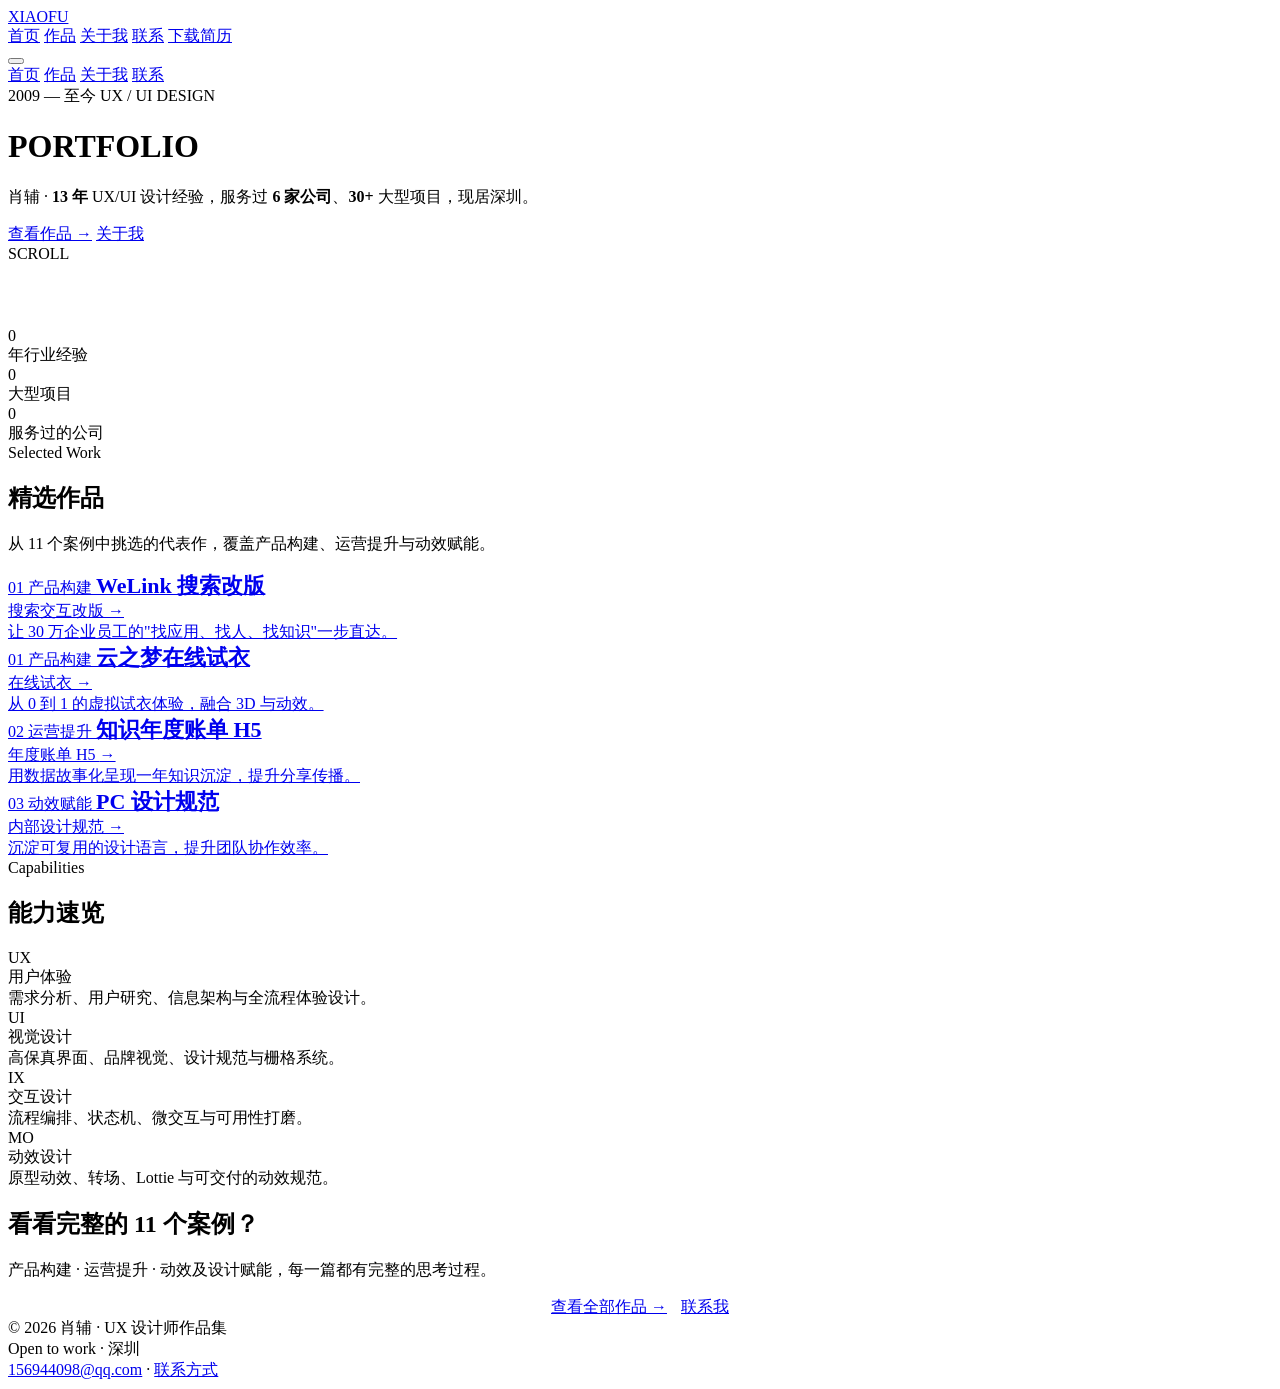
==== index.html @ df00adb3 "site: add index.html" ====
<!DOCTYPE html>
<html lang="zh-CN">
<head>
  <meta charset="UTF-8" />
  <meta name="viewport" content="width=device-width, initial-scale=1.0" />
  <title>肖辅 · UX 设计师作品集 | 13 年经验</title>
  <meta name="description" content="肖辅 — 13 年 UX/UI 设计师，服务过 6 家公司、30+ 大型项目，擅长交互、视觉与动效设计。作品集官网。" />
  <meta property="og:title" content="肖辅 · UX 设计师作品集" />
  <meta property="og:description" content="13 年经验 UX/UI 设计师，用网站本身证明设计能力。" />
  <meta property="og:type" content="website" />
  <link rel="preconnect" href="https://fonts.googleapis.com" />
  <link rel="preconnect" href="https://fonts.gstatic.com" crossorigin />
  <link href="https://fonts.googleapis.com/css2?family=Inter:wght@400;600;700;800&family=Noto+Sans+SC:wght@400;500;700&display=swap" rel="stylesheet" />
  <link rel="stylesheet" href="assets/css/style.css" />
</head>
<body>
  <!-- 导航 -->
  <nav class="nav" id="nav">
    <a href="index.html" class="nav__logo">XIAOFU</a>
    <div class="nav__links">
      <a href="index.html" class="nav__link active">首页</a>
      <a href="work.html" class="nav__link">作品</a>
      <a href="about.html" class="nav__link">关于我</a>
      <a href="contact.html" class="nav__link">联系</a>
      <a href="#" class="btn btn--primary nav__cta">下载简历</a>
    </div>
    <button class="nav__burger" id="burger" aria-label="菜单"><span></span><span></span><span></span></button>
  </nav>

  <!-- 移动端抽屉 -->
  <div class="drawer" id="drawer">
    <a href="index.html">首页</a>
    <a href="work.html">作品</a>
    <a href="about.html">关于我</a>
    <a href="contact.html">联系</a>
  </div>

  <!-- Hero -->
  <header class="hero">
    <div class="hero__blobs" aria-hidden="true">
      <div class="blob blob--1"></div>
      <div class="blob blob--2"></div>
      <div class="blob blob--3"></div>
    </div>
    <div class="container hero__inner">
      <div class="hero__meta">
        <span>2009 — 至今</span>
        <span>UX / UI DESIGN</span>
      </div>
      <h1 class="hero__big">PORT<span class="outline">FOLIO</span></h1>
      <p class="hero__tagline">肖辅 · <b>13 年</b> UX/UI 设计经验，服务过 <b>6 家公司</b>、<b>30+</b> 大型项目，现居深圳。</p>
      <div class="hero__cta">
        <a href="work.html" class="btn btn--primary">查看作品 <span class="arrow">→</span></a>
        <a href="about.html" class="btn btn--ghost">关于我</a>
      </div>
    </div>
    <div class="hero__scroll">SCROLL</div>
  </header>

  <!-- 数据带 -->
  <section class="section" style="padding-top:64px">
    <div class="container">
      <div class="stats">
        <div class="stat reveal">
          <div class="stat__num num" data-count="13">0</div>
          <div class="stat__label">年行业经验</div>
        </div>
        <div class="stat reveal">
          <div class="stat__num num" data-count="30" data-suffix="+">0</div>
          <div class="stat__label">大型项目</div>
        </div>
        <div class="stat reveal">
          <div class="stat__num num" data-count="6">0</div>
          <div class="stat__label">服务过的公司</div>
        </div>
      </div>
    </div>
  </section>

  <!-- 精选作品 -->
  <section class="section" style="background:var(--bg-soft)">
    <div class="container">
      <div class="section-head reveal">
        <span class="eyebrow">Selected Work</span>
        <h2 class="section-title">精选作品</h2>
        <p class="section-sub">从 11 个案例中挑选的代表作，覆盖产品构建、运营提升与动效赋能。</p>
      </div>
      <div class="works-grid">
        <a href="work/welink-search.html" class="work-card reveal">
          <div class="work-card__cover cov-1">
            <span class="work-card__tag">01 产品构建</span>
            <span style="font-family:var(--font-en);font-weight:800;font-size:22px">WeLink 搜索改版</span>
          </div>
          <div class="work-card__body">
            <div class="work-card__title">搜索交互改版 <span class="arrow">→</span></div>
            <div class="work-card__desc">让 30 万企业员工的"找应用、找人、找知识"一步直达。</div>
          </div>
        </a>
        <a href="work.html" class="work-card reveal">
          <div class="work-card__cover cov-2">
            <span class="work-card__tag">01 产品构建</span>
            <span style="font-family:var(--font-en);font-weight:800;font-size:22px">云之梦在线试衣</span>
          </div>
          <div class="work-card__body">
            <div class="work-card__title">在线试衣 <span class="arrow">→</span></div>
            <div class="work-card__desc">从 0 到 1 的虚拟试衣体验，融合 3D 与动效。</div>
          </div>
        </a>
        <a href="work.html" class="work-card reveal">
          <div class="work-card__cover cov-3">
            <span class="work-card__tag">02 运营提升</span>
            <span style="font-family:var(--font-en);font-weight:800;font-size:22px">知识年度账单 H5</span>
          </div>
          <div class="work-card__body">
            <div class="work-card__title">年度账单 H5 <span class="arrow">→</span></div>
            <div class="work-card__desc">用数据故事化呈现一年知识沉淀，提升分享传播。</div>
          </div>
        </a>
        <a href="work.html" class="work-card reveal">
          <div class="work-card__cover cov-4">
            <span class="work-card__tag">03 动效赋能</span>
            <span style="font-family:var(--font-en);font-weight:800;font-size:22px">PC 设计规范</span>
          </div>
          <div class="work-card__body">
            <div class="work-card__title">内部设计规范 <span class="arrow">→</span></div>
            <div class="work-card__desc">沉淀可复用的设计语言，提升团队协作效率。</div>
          </div>
        </a>
      </div>
    </div>
  </section>

  <!-- 能力速览 -->
  <section class="section">
    <div class="container">
      <div class="section-head reveal">
        <span class="eyebrow">Capabilities</span>
        <h2 class="section-title">能力速览</h2>
      </div>
      <div class="ability-grid">
        <div class="ability reveal">
          <div class="ability__icon" style="background:var(--brand)">UX</div>
          <div class="ability__name">用户体验</div>
          <div class="ability__desc">需求分析、用户研究、信息架构与全流程体验设计。</div>
        </div>
        <div class="ability reveal">
          <div class="ability__icon" style="background:var(--accent)">UI</div>
          <div class="ability__name">视觉设计</div>
          <div class="ability__desc">高保真界面、品牌视觉、设计规范与栅格系统。</div>
        </div>
        <div class="ability reveal">
          <div class="ability__icon" style="background:var(--c-purple)">IX</div>
          <div class="ability__name">交互设计</div>
          <div class="ability__desc">流程编排、状态机、微交互与可用性打磨。</div>
        </div>
        <div class="ability reveal">
          <div class="ability__icon" style="background:var(--c-magenta)">MO</div>
          <div class="ability__name">动效设计</div>
          <div class="ability__desc">原型动效、转场、Lottie 与可交付的动效规范。</div>
        </div>
      </div>
    </div>
  </section>

  <!-- CTA -->
  <section class="section" style="padding-top:0">
    <div class="container">
      <div class="cta-band reveal">
        <h2>看看完整的 11 个案例？</h2>
        <p>产品构建 · 运营提升 · 动效及设计赋能，每一篇都有完整的思考过程。</p>
        <div style="display:flex;gap:14px;justify-content:center;flex-wrap:wrap">
          <a href="work.html" class="btn btn--ghost">查看全部作品 <span class="arrow">→</span></a>
          <a href="contact.html" class="btn btn--primary">联系我</a>
        </div>
      </div>
    </div>
  </section>

  <!-- 页脚 -->
  <footer class="footer">
    <div class="container footer__row">
      <div>© 2026 肖辅 · UX 设计师作品集</div>
      <div class="status"><span class="dot-live"></span> Open to work · 深圳</div>
      <div><a href="mailto:156944098@qq.com">156944098@qq.com</a> · <a href="contact.html">联系方式</a></div>
    </div>
  </footer>

  <script src="assets/js/main.js"></script>
</body>
</html>
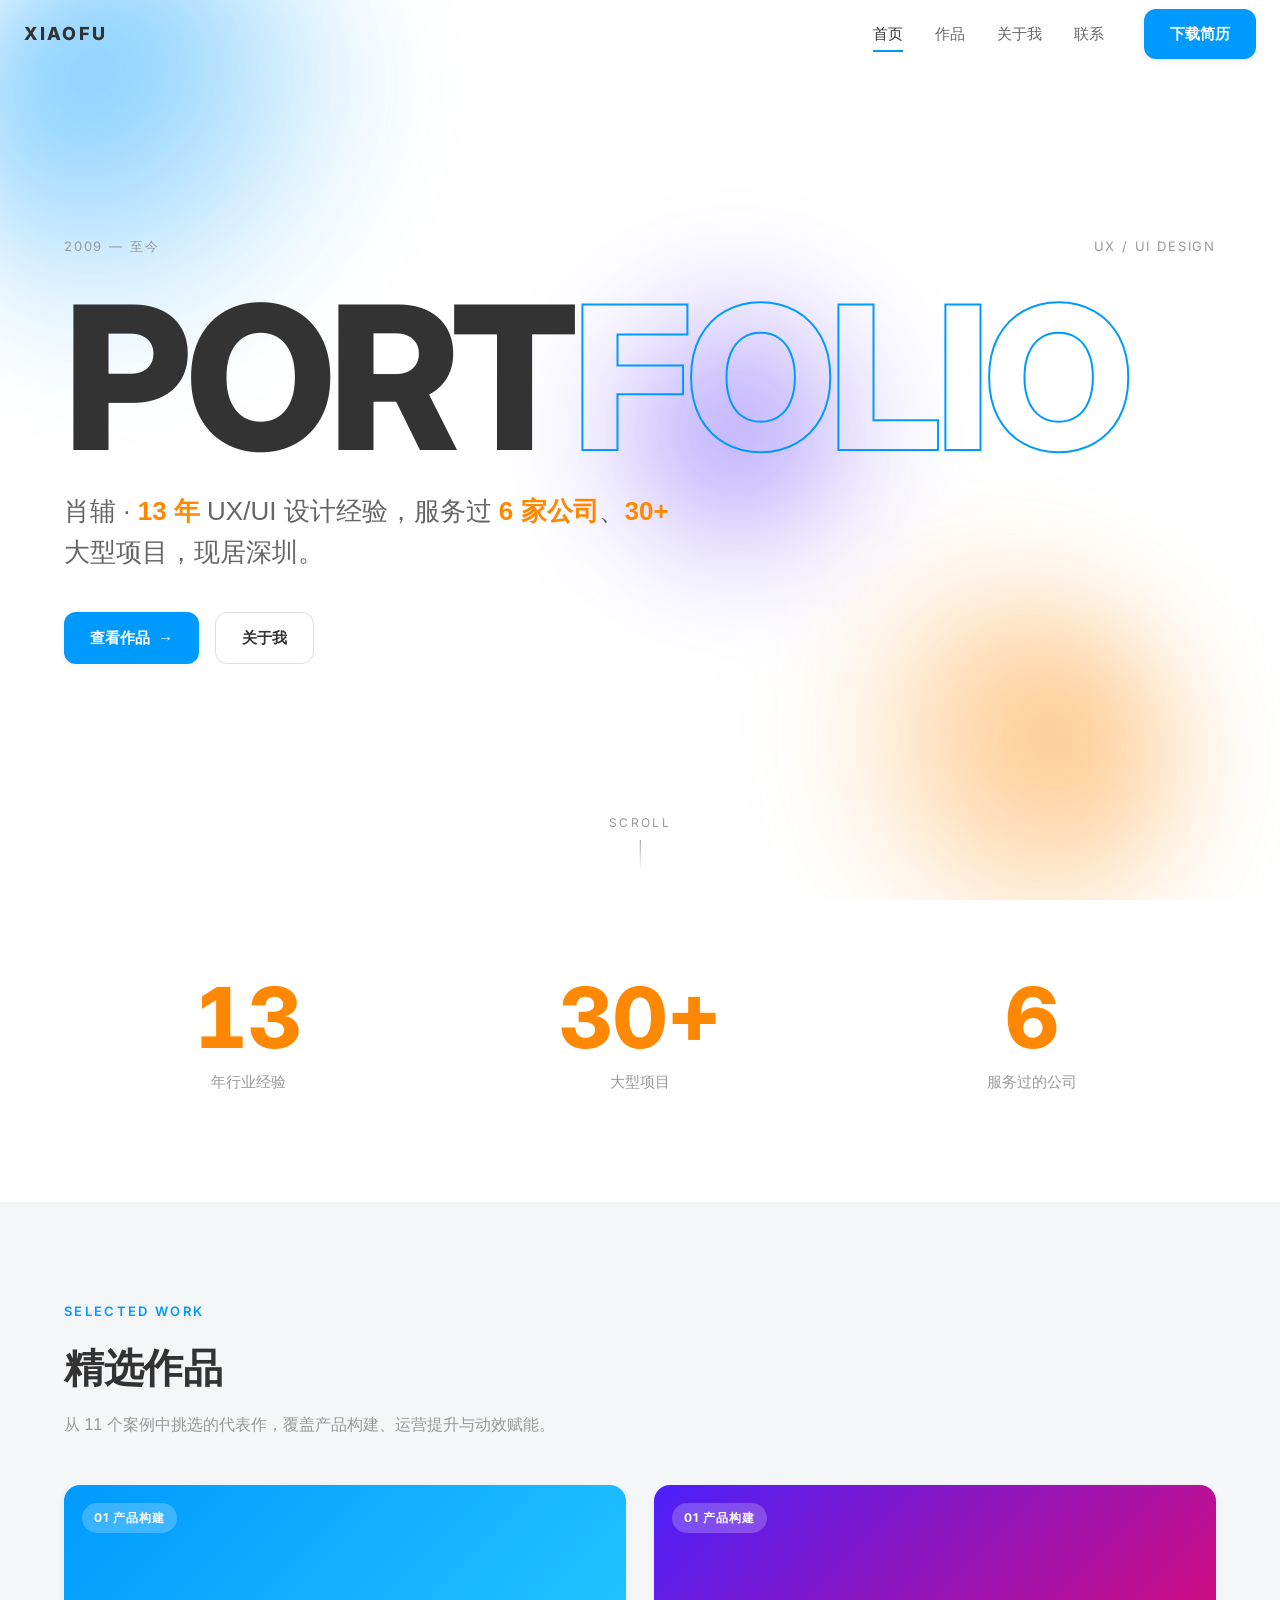
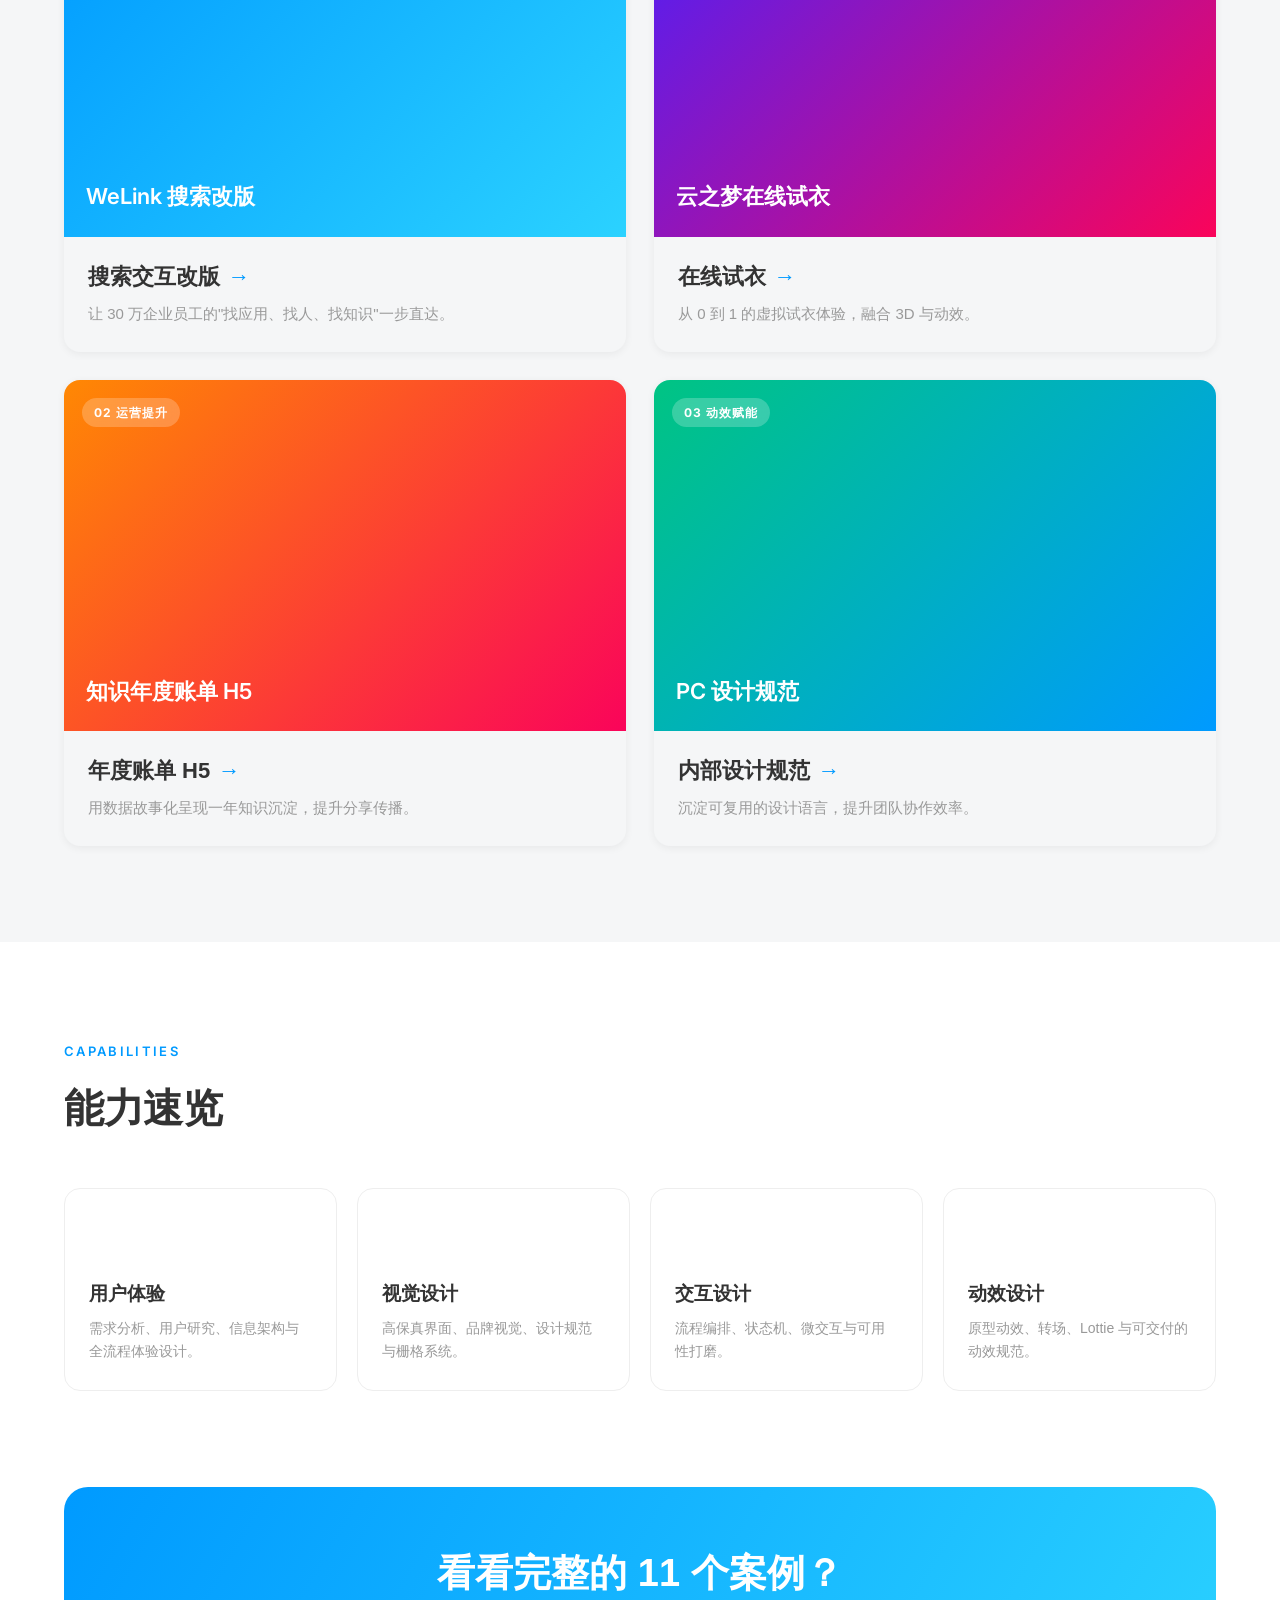
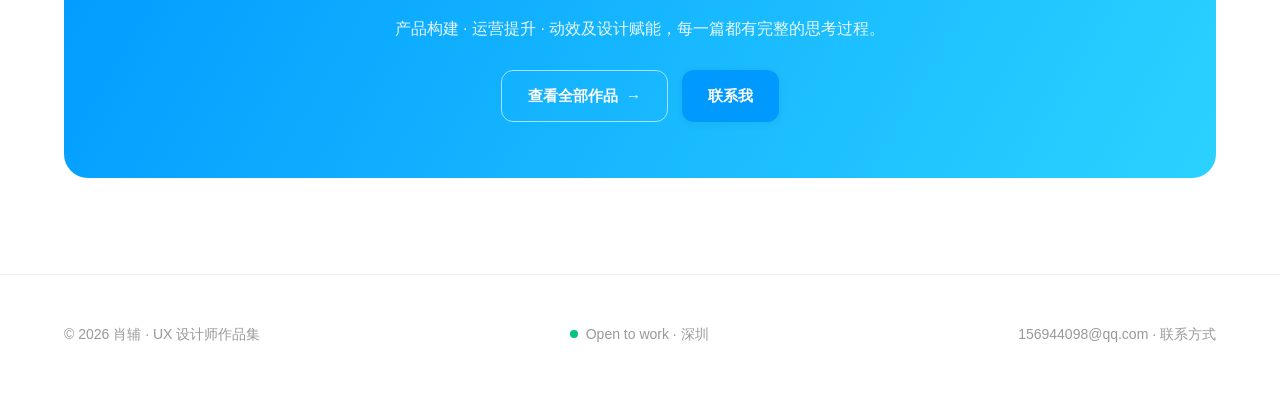
==== commit e15454aa: "preview: dark theme rewrite (deploy index.html)" ====
--- a/index.html
+++ b/index.html
@@ -1,190 +1,190 @@
-<!DOCTYPE html>
-<html lang="zh-CN">
-<head>
-  <meta charset="UTF-8" />
-  <meta name="viewport" content="width=device-width, initial-scale=1.0" />
-  <title>肖辅 · UX 设计师作品集 | 13 年经验</title>
-  <meta name="description" content="肖辅 — 13 年 UX/UI 设计师，服务过 6 家公司、30+ 大型项目，擅长交互、视觉与动效设计。作品集官网。" />
-  <meta property="og:title" content="肖辅 · UX 设计师作品集" />
-  <meta property="og:description" content="13 年经验 UX/UI 设计师，用网站本身证明设计能力。" />
-  <meta property="og:type" content="website" />
-  <link rel="preconnect" href="https://fonts.googleapis.com" />
-  <link rel="preconnect" href="https://fonts.gstatic.com" crossorigin />
-  <link href="https://fonts.googleapis.com/css2?family=Inter:wght@400;600;700;800&family=Noto+Sans+SC:wght@400;500;700&display=swap" rel="stylesheet" />
-  <link rel="stylesheet" href="assets/css/style.css" />
-</head>
-<body>
-  <!-- 导航 -->
-  <nav class="nav" id="nav">
-    <a href="index.html" class="nav__logo">XIAOFU</a>
-    <div class="nav__links">
-      <a href="index.html" class="nav__link active">首页</a>
-      <a href="work.html" class="nav__link">作品</a>
-      <a href="about.html" class="nav__link">关于我</a>
-      <a href="contact.html" class="nav__link">联系</a>
-      <a href="#" class="btn btn--primary nav__cta">下载简历</a>
-    </div>
-    <button class="nav__burger" id="burger" aria-label="菜单"><span></span><span></span><span></span></button>
-  </nav>
-
-  <!-- 移动端抽屉 -->
-  <div class="drawer" id="drawer">
-    <a href="index.html">首页</a>
-    <a href="work.html">作品</a>
-    <a href="about.html">关于我</a>
-    <a href="contact.html">联系</a>
-  </div>
-
-  <!-- Hero -->
-  <header class="hero">
-    <div class="hero__blobs" aria-hidden="true">
-      <div class="blob blob--1"></div>
-      <div class="blob blob--2"></div>
-      <div class="blob blob--3"></div>
-    </div>
-    <div class="container hero__inner">
-      <div class="hero__meta">
-        <span>2009 — 至今</span>
-        <span>UX / UI DESIGN</span>
-      </div>
-      <h1 class="hero__big">PORT<span class="outline">FOLIO</span></h1>
-      <p class="hero__tagline">肖辅 · <b>13 年</b> UX/UI 设计经验，服务过 <b>6 家公司</b>、<b>30+</b> 大型项目，现居深圳。</p>
-      <div class="hero__cta">
-        <a href="work.html" class="btn btn--primary">查看作品 <span class="arrow">→</span></a>
-        <a href="about.html" class="btn btn--ghost">关于我</a>
-      </div>
-    </div>
-    <div class="hero__scroll">SCROLL</div>
-  </header>
-
-  <!-- 数据带 -->
-  <section class="section" style="padding-top:64px">
-    <div class="container">
-      <div class="stats">
-        <div class="stat reveal">
-          <div class="stat__num num" data-count="13">0</div>
-          <div class="stat__label">年行业经验</div>
-        </div>
-        <div class="stat reveal">
-          <div class="stat__num num" data-count="30" data-suffix="+">0</div>
-          <div class="stat__label">大型项目</div>
-        </div>
-        <div class="stat reveal">
-          <div class="stat__num num" data-count="6">0</div>
-          <div class="stat__label">服务过的公司</div>
-        </div>
-      </div>
-    </div>
-  </section>
-
-  <!-- 精选作品 -->
-  <section class="section" style="background:var(--bg-soft)">
-    <div class="container">
-      <div class="section-head reveal">
-        <span class="eyebrow">Selected Work</span>
-        <h2 class="section-title">精选作品</h2>
-        <p class="section-sub">从 11 个案例中挑选的代表作，覆盖产品构建、运营提升与动效赋能。</p>
-      </div>
-      <div class="works-grid">
-        <a href="work/welink-search.html" class="work-card reveal">
-          <div class="work-card__cover cov-1">
-            <span class="work-card__tag">01 产品构建</span>
-            <span style="font-family:var(--font-en);font-weight:800;font-size:22px">WeLink 搜索改版</span>
-          </div>
-          <div class="work-card__body">
-            <div class="work-card__title">搜索交互改版 <span class="arrow">→</span></div>
-            <div class="work-card__desc">让 30 万企业员工的"找应用、找人、找知识"一步直达。</div>
-          </div>
-        </a>
-        <a href="work.html" class="work-card reveal">
-          <div class="work-card__cover cov-2">
-            <span class="work-card__tag">01 产品构建</span>
-            <span style="font-family:var(--font-en);font-weight:800;font-size:22px">云之梦在线试衣</span>
-          </div>
-          <div class="work-card__body">
-            <div class="work-card__title">在线试衣 <span class="arrow">→</span></div>
-            <div class="work-card__desc">从 0 到 1 的虚拟试衣体验，融合 3D 与动效。</div>
-          </div>
-        </a>
-        <a href="work.html" class="work-card reveal">
-          <div class="work-card__cover cov-3">
-            <span class="work-card__tag">02 运营提升</span>
-            <span style="font-family:var(--font-en);font-weight:800;font-size:22px">知识年度账单 H5</span>
-          </div>
-          <div class="work-card__body">
-            <div class="work-card__title">年度账单 H5 <span class="arrow">→</span></div>
-            <div class="work-card__desc">用数据故事化呈现一年知识沉淀，提升分享传播。</div>
-          </div>
-        </a>
-        <a href="work.html" class="work-card reveal">
-          <div class="work-card__cover cov-4">
-            <span class="work-card__tag">03 动效赋能</span>
-            <span style="font-family:var(--font-en);font-weight:800;font-size:22px">PC 设计规范</span>
-          </div>
-          <div class="work-card__body">
-            <div class="work-card__title">内部设计规范 <span class="arrow">→</span></div>
-            <div class="work-card__desc">沉淀可复用的设计语言，提升团队协作效率。</div>
-          </div>
-        </a>
-      </div>
-    </div>
-  </section>
-
-  <!-- 能力速览 -->
-  <section class="section">
-    <div class="container">
-      <div class="section-head reveal">
-        <span class="eyebrow">Capabilities</span>
-        <h2 class="section-title">能力速览</h2>
-      </div>
-      <div class="ability-grid">
-        <div class="ability reveal">
-          <div class="ability__icon" style="background:var(--brand)">UX</div>
-          <div class="ability__name">用户体验</div>
-          <div class="ability__desc">需求分析、用户研究、信息架构与全流程体验设计。</div>
-        </div>
-        <div class="ability reveal">
-          <div class="ability__icon" style="background:var(--accent)">UI</div>
-          <div class="ability__name">视觉设计</div>
-          <div class="ability__desc">高保真界面、品牌视觉、设计规范与栅格系统。</div>
-        </div>
-        <div class="ability reveal">
-          <div class="ability__icon" style="background:var(--c-purple)">IX</div>
-          <div class="ability__name">交互设计</div>
-          <div class="ability__desc">流程编排、状态机、微交互与可用性打磨。</div>
-        </div>
-        <div class="ability reveal">
-          <div class="ability__icon" style="background:var(--c-magenta)">MO</div>
-          <div class="ability__name">动效设计</div>
-          <div class="ability__desc">原型动效、转场、Lottie 与可交付的动效规范。</div>
-        </div>
-      </div>
-    </div>
-  </section>
-
-  <!-- CTA -->
-  <section class="section" style="padding-top:0">
-    <div class="container">
-      <div class="cta-band reveal">
-        <h2>看看完整的 11 个案例？</h2>
-        <p>产品构建 · 运营提升 · 动效及设计赋能，每一篇都有完整的思考过程。</p>
-        <div style="display:flex;gap:14px;justify-content:center;flex-wrap:wrap">
-          <a href="work.html" class="btn btn--ghost">查看全部作品 <span class="arrow">→</span></a>
-          <a href="contact.html" class="btn btn--primary">联系我</a>
-        </div>
-      </div>
-    </div>
-  </section>
-
-  <!-- 页脚 -->
-  <footer class="footer">
-    <div class="container footer__row">
-      <div>© 2026 肖辅 · UX 设计师作品集</div>
-      <div class="status"><span class="dot-live"></span> Open to work · 深圳</div>
-      <div><a href="mailto:156944098@qq.com">156944098@qq.com</a> · <a href="contact.html">联系方式</a></div>
-    </div>
-  </footer>
-
-  <script src="assets/js/main.js"></script>
-</body>
-</html>
+<!DOCTYPE html>
+<html lang="zh-CN">
+<head>
+  <meta charset="UTF-8" />
+  <meta name="viewport" content="width=device-width, initial-scale=1.0" />
+  <title>肖辅 · UX 设计师作品集 | 13 年经验</title>
+  <meta name="description" content="肖辅 — 13 年 UX/UI 设计师，服务过 6 家公司、30+ 大型项目，擅长交互、视觉与动效设计。作品集官网。" />
+  <meta property="og:title" content="肖辅 · UX 设计师作品集" />
+  <meta property="og:description" content="13 年经验 UX/UI 设计师，用网站本身证明设计能力。" />
+  <meta property="og:type" content="website" />
+  <link rel="preconnect" href="https://fonts.googleapis.com" />
+  <link rel="preconnect" href="https://fonts.gstatic.com" crossorigin />
+  <link href="https://fonts.googleapis.com/css2?family=Inter:wght@400;600;700;800&family=Noto+Sans+SC:wght@400;500;700&display=swap" rel="stylesheet" />
+  <link rel="stylesheet" href="assets/css/style.css" />
+</head>
+<body>
+  <!-- 导航 -->
+  <nav class="nav" id="nav">
+    <a href="index.html" class="nav__logo">XIAOFU</a>
+    <div class="nav__links">
+      <a href="index.html" class="nav__link active">首页</a>
+      <a href="work.html" class="nav__link">作品</a>
+      <a href="about.html" class="nav__link">关于我</a>
+      <a href="contact.html" class="nav__link">联系</a>
+      <a href="#" class="btn btn--primary nav__cta">下载简历</a>
+    </div>
+    <button class="nav__burger" id="burger" aria-label="菜单"><span></span><span></span><span></span></button>
+  </nav>
+
+  <!-- 移动端抽屉 -->
+  <div class="drawer" id="drawer">
+    <a href="index.html">首页</a>
+    <a href="work.html">作品</a>
+    <a href="about.html">关于我</a>
+    <a href="contact.html">联系</a>
+  </div>
+
+  <!-- Hero -->
+  <header class="hero">
+    <div class="hero__blobs" aria-hidden="true">
+      <div class="blob blob--1"></div>
+      <div class="blob blob--2"></div>
+      <div class="blob blob--3"></div>
+    </div>
+    <div class="container hero__inner">
+      <div class="hero__meta">
+        <span>2009 — 至今</span>
+        <span>UX / UI DESIGN</span>
+      </div>
+      <h1 class="hero__big">PORT<span class="outline">FOLIO</span></h1>
+      <p class="hero__tagline">肖辅 · <b>13 年</b> UX/UI 设计经验，服务过 <b>6 家公司</b>、<b>30+</b> 大型项目，现居深圳。</p>
+      <div class="hero__cta">
+        <a href="work.html" class="btn btn--primary">查看作品 <span class="arrow">→</span></a>
+        <a href="about.html" class="btn btn--ghost">关于我</a>
+      </div>
+    </div>
+    <div class="hero__scroll">SCROLL</div>
+  </header>
+
+  <!-- 数据带 -->
+  <section class="section" style="padding-top:64px">
+    <div class="container">
+      <div class="stats">
+        <div class="stat reveal">
+          <div class="stat__num num" data-count="13">0</div>
+          <div class="stat__label">年行业经验</div>
+        </div>
+        <div class="stat reveal">
+          <div class="stat__num num" data-count="30" data-suffix="+">0</div>
+          <div class="stat__label">大型项目</div>
+        </div>
+        <div class="stat reveal">
+          <div class="stat__num num" data-count="6">0</div>
+          <div class="stat__label">服务过的公司</div>
+        </div>
+      </div>
+    </div>
+  </section>
+
+  <!-- 精选作品 -->
+  <section class="section" style="background:var(--bg-soft)">
+    <div class="container">
+      <div class="section-head reveal">
+        <span class="eyebrow">Selected Work</span>
+        <h2 class="section-title">精选作品</h2>
+        <p class="section-sub">从 11 个案例中挑选的代表作，覆盖产品构建、运营提升与动效赋能。</p>
+      </div>
+      <div class="works-grid">
+        <a href="work/welink-search.html" class="work-card reveal">
+          <div class="work-card__cover cov-1">
+            <span class="work-card__tag">01 产品构建</span>
+            <span style="font-family:var(--font-en);font-weight:600;font-size:22px">WeLink 搜索改版</span>
+          </div>
+          <div class="work-card__body">
+            <div class="work-card__title">搜索交互改版 <span class="arrow">→</span></div>
+            <div class="work-card__desc">让 30 万企业员工的"找应用、找人、找知识"一步直达。</div>
+          </div>
+        </a>
+        <a href="work.html" class="work-card reveal">
+          <div class="work-card__cover cov-2">
+            <span class="work-card__tag">01 产品构建</span>
+            <span style="font-family:var(--font-en);font-weight:600;font-size:22px">云之梦在线试衣</span>
+          </div>
+          <div class="work-card__body">
+            <div class="work-card__title">在线试衣 <span class="arrow">→</span></div>
+            <div class="work-card__desc">从 0 到 1 的虚拟试衣体验，融合 3D 与动效。</div>
+          </div>
+        </a>
+        <a href="work.html" class="work-card reveal">
+          <div class="work-card__cover cov-3">
+            <span class="work-card__tag">02 运营提升</span>
+            <span style="font-family:var(--font-en);font-weight:600;font-size:22px">知识年度账单 H5</span>
+          </div>
+          <div class="work-card__body">
+            <div class="work-card__title">年度账单 H5 <span class="arrow">→</span></div>
+            <div class="work-card__desc">用数据故事化呈现一年知识沉淀，提升分享传播。</div>
+          </div>
+        </a>
+        <a href="work.html" class="work-card reveal">
+          <div class="work-card__cover cov-4">
+            <span class="work-card__tag">03 动效赋能</span>
+            <span style="font-family:var(--font-en);font-weight:600;font-size:22px">PC 设计规范</span>
+          </div>
+          <div class="work-card__body">
+            <div class="work-card__title">内部设计规范 <span class="arrow">→</span></div>
+            <div class="work-card__desc">沉淀可复用的设计语言，提升团队协作效率。</div>
+          </div>
+        </a>
+      </div>
+    </div>
+  </section>
+
+  <!-- 能力速览 -->
+  <section class="section">
+    <div class="container">
+      <div class="section-head reveal">
+        <span class="eyebrow">Capabilities</span>
+        <h2 class="section-title">能力速览</h2>
+      </div>
+      <div class="ability-grid">
+        <div class="ability reveal">
+          <div class="ability__icon">UX</div>
+          <div class="ability__name">用户体验</div>
+          <div class="ability__desc">需求分析、用户研究、信息架构与全流程体验设计。</div>
+        </div>
+        <div class="ability reveal">
+          <div class="ability__icon">UI</div>
+          <div class="ability__name">视觉设计</div>
+          <div class="ability__desc">高保真界面、品牌视觉、设计规范与栅格系统。</div>
+        </div>
+        <div class="ability reveal">
+          <div class="ability__icon">IX</div>
+          <div class="ability__name">交互设计</div>
+          <div class="ability__desc">流程编排、状态机、微交互与可用性打磨。</div>
+        </div>
+        <div class="ability reveal">
+          <div class="ability__icon">MO</div>
+          <div class="ability__name">动效设计</div>
+          <div class="ability__desc">原型动效、转场、Lottie 与可交付的动效规范。</div>
+        </div>
+      </div>
+    </div>
+  </section>
+
+  <!-- CTA -->
+  <section class="section" style="padding-top:0">
+    <div class="container">
+      <div class="cta-band reveal">
+        <h2>看看完整的 11 个案例？</h2>
+        <p>产品构建 · 运营提升 · 动效及设计赋能，每一篇都有完整的思考过程。</p>
+        <div style="display:flex;gap:14px;justify-content:center;flex-wrap:wrap">
+          <a href="work.html" class="btn btn--ghost">查看全部作品 <span class="arrow">→</span></a>
+          <a href="contact.html" class="btn btn--primary">联系我</a>
+        </div>
+      </div>
+    </div>
+  </section>
+
+  <!-- 页脚 -->
+  <footer class="footer">
+    <div class="container footer__row">
+      <div>© 2026 肖辅 · UX 设计师作品集</div>
+      <div class="status"><span class="dot-live"></span> Open to work · 深圳</div>
+      <div><a href="mailto:156944098@qq.com">156944098@qq.com</a> · <a href="contact.html">联系方式</a></div>
+    </div>
+  </footer>
+
+  <script src="assets/js/main.js"></script>
+</body>
+</html>
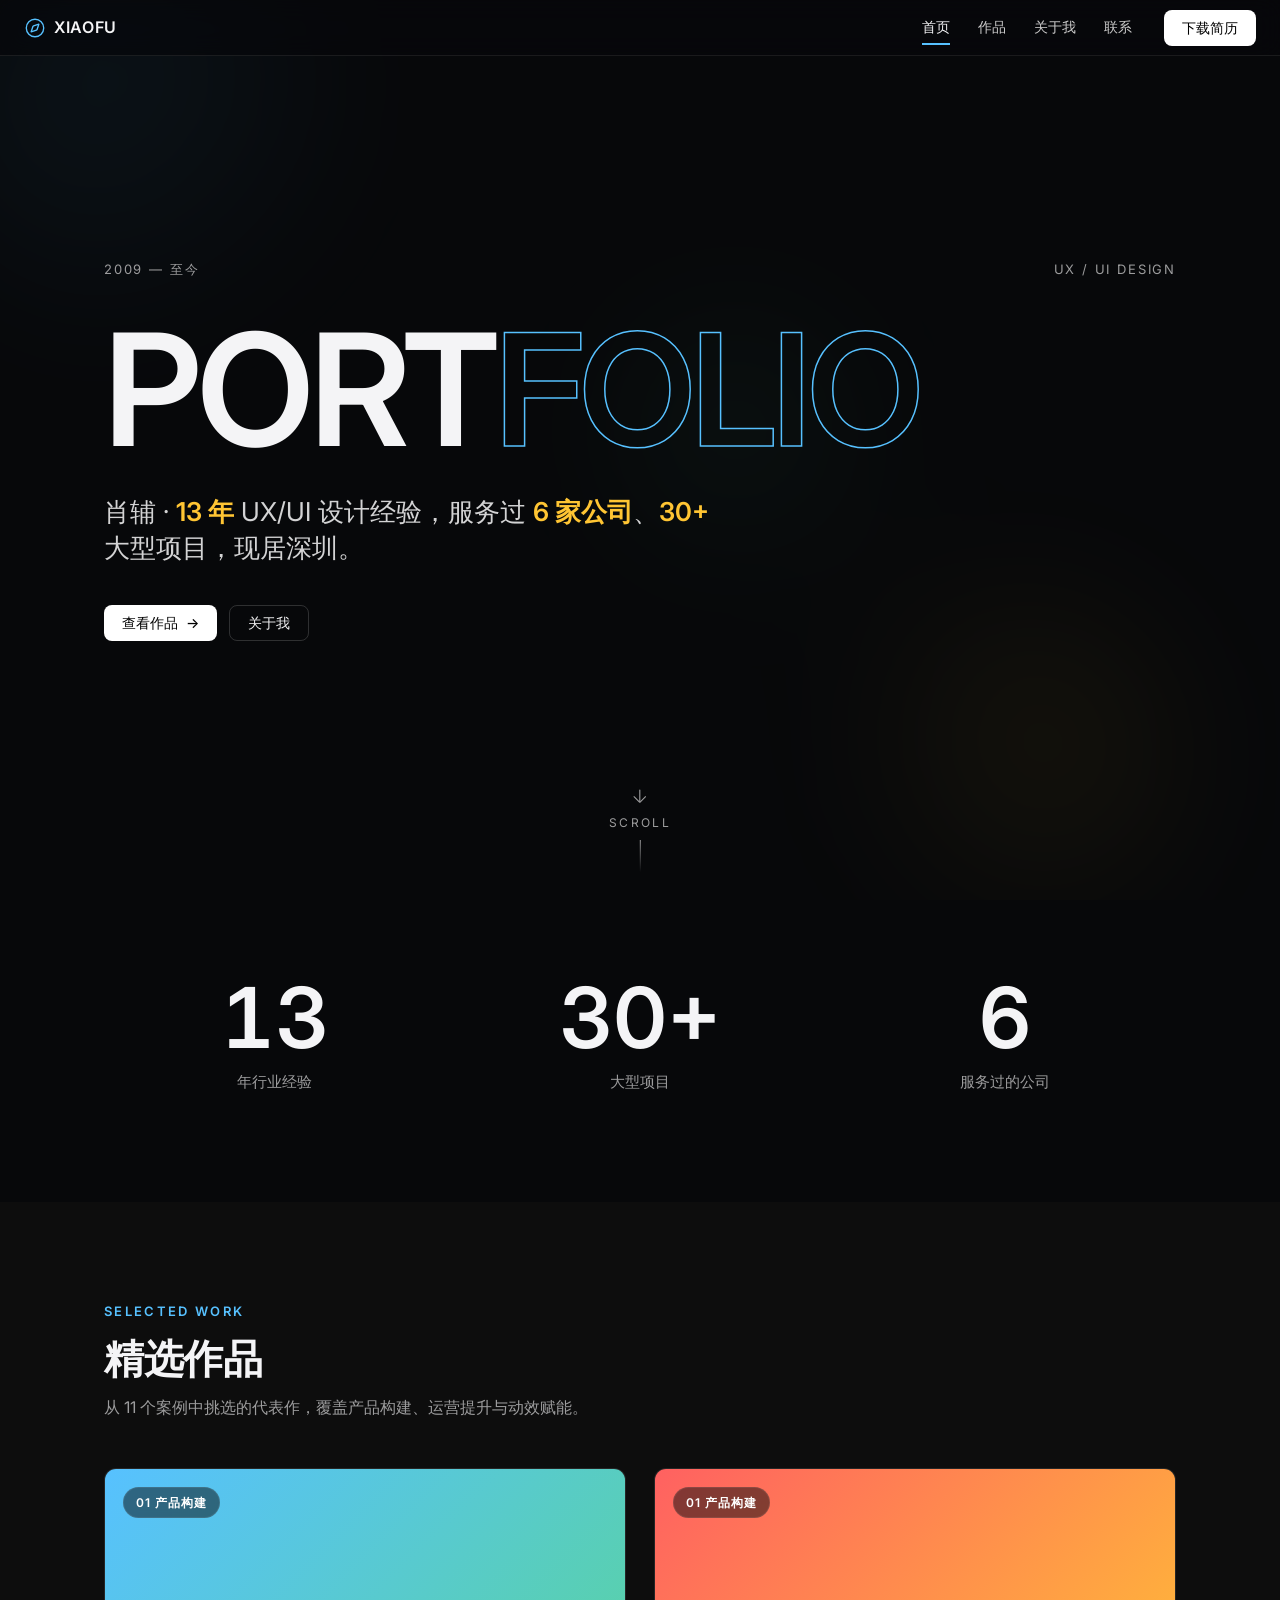
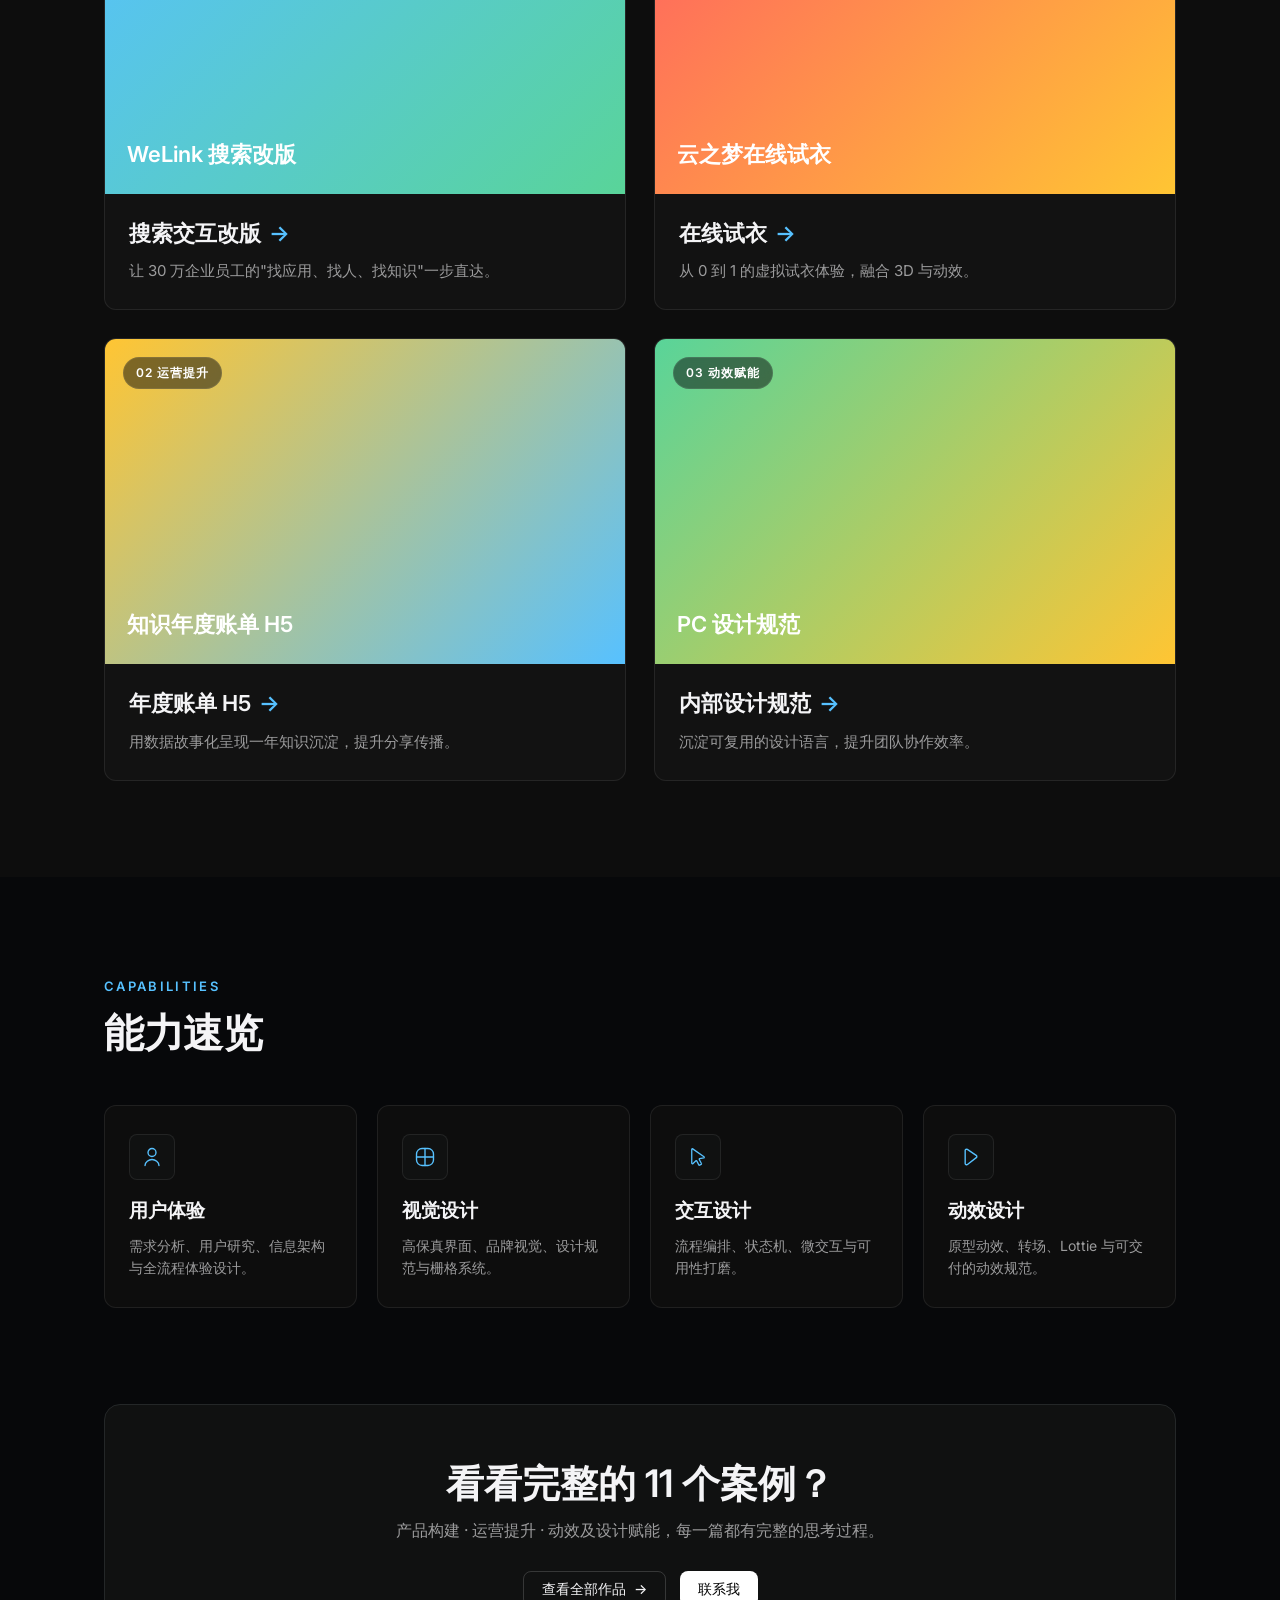
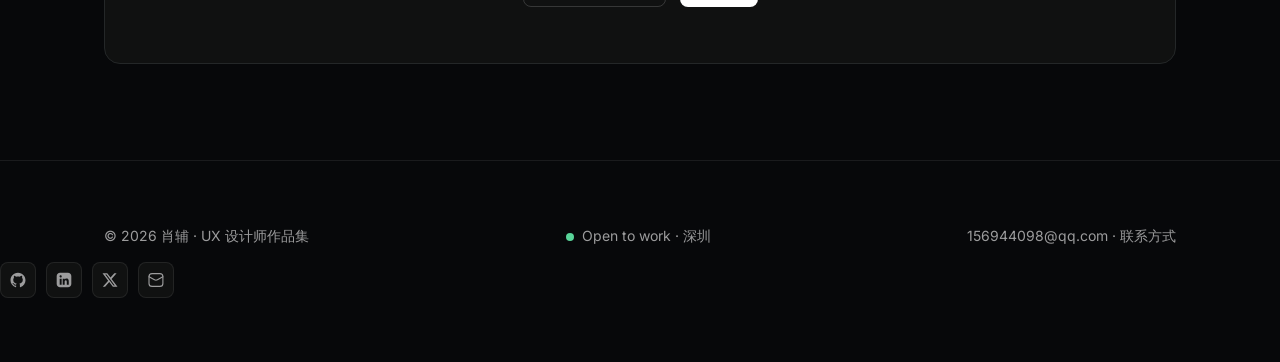
==== commit ade4151f: "site: add Mage Icons (sprite + iconography) across all pages" ====
--- a/index.html
+++ b/index.html
@@ -16,7 +16,7 @@
 <body>
   <!-- 导航 -->
   <nav class="nav" id="nav">
-    <a href="index.html" class="nav__logo">XIAOFU</a>
+    <a href="index.html" class="nav__logo"><svg class="ico ico--brand" aria-hidden="true"><use href="assets/icons/mage-sprite.svg#mage-compass"/></svg>XIAOFU</a>
     <div class="nav__links">
       <a href="index.html" class="nav__link active">首页</a>
       <a href="work.html" class="nav__link">作品</a>
@@ -54,7 +54,7 @@
         <a href="about.html" class="btn btn--ghost">关于我</a>
       </div>
     </div>
-    <div class="hero__scroll">SCROLL</div>
+    <div class="hero__scroll"><svg class="ico" aria-hidden="true"><use href="assets/icons/mage-sprite.svg#mage-arrow-down"/></svg>SCROLL</div>
   </header>
 
   <!-- 数据带 -->
@@ -139,22 +139,22 @@
       </div>
       <div class="ability-grid">
         <div class="ability reveal">
-          <div class="ability__icon">UX</div>
+          <div class="ability__icon"><svg class="ico" aria-hidden="true"><use href="assets/icons/mage-sprite.svg#mage-user"/></svg></div>
           <div class="ability__name">用户体验</div>
           <div class="ability__desc">需求分析、用户研究、信息架构与全流程体验设计。</div>
         </div>
         <div class="ability reveal">
-          <div class="ability__icon">UI</div>
+          <div class="ability__icon"><svg class="ico" aria-hidden="true"><use href="assets/icons/mage-sprite.svg#mage-layout-grid"/></svg></div>
           <div class="ability__name">视觉设计</div>
           <div class="ability__desc">高保真界面、品牌视觉、设计规范与栅格系统。</div>
         </div>
         <div class="ability reveal">
-          <div class="ability__icon">IX</div>
+          <div class="ability__icon"><svg class="ico" aria-hidden="true"><use href="assets/icons/mage-sprite.svg#mage-mouse-pointer"/></svg></div>
           <div class="ability__name">交互设计</div>
           <div class="ability__desc">流程编排、状态机、微交互与可用性打磨。</div>
         </div>
         <div class="ability reveal">
-          <div class="ability__icon">MO</div>
+          <div class="ability__icon"><svg class="ico" aria-hidden="true"><use href="assets/icons/mage-sprite.svg#mage-play"/></svg></div>
           <div class="ability__name">动效设计</div>
           <div class="ability__desc">原型动效、转场、Lottie 与可交付的动效规范。</div>
         </div>
@@ -183,7 +183,13 @@
       <div class="status"><span class="dot-live"></span> Open to work · 深圳</div>
       <div><a href="mailto:156944098@qq.com">156944098@qq.com</a> · <a href="contact.html">联系方式</a></div>
     </div>
-  </footer>
+    <div class="footer__social">
+    <a href="https://github.com/xiaofuwj" target="_blank" rel="noopener" aria-label="GitHub"><svg class="ico ico--fill" aria-hidden="true"><use href="assets/icons/mage-sprite.svg#mage-github"/></svg></a>
+    <a href="https://www.linkedin.com/in/xiaofu" target="_blank" rel="noopener" aria-label="LinkedIn"><svg class="ico ico--fill" aria-hidden="true"><use href="assets/icons/mage-sprite.svg#mage-linkedin"/></svg></a>
+    <a href="https://x.com/xiaofuwj" target="_blank" rel="noopener" aria-label="X"><svg class="ico ico--fill" aria-hidden="true"><use href="assets/icons/mage-sprite.svg#mage-x"/></svg></a>
+    <a href="mailto:156944098@qq.com" aria-label="Email"><svg class="ico" aria-hidden="true"><use href="assets/icons/mage-sprite.svg#mage-email"/></svg></a>
+  </div>
+</footer>
 
   <script src="assets/js/main.js"></script>
 </body>
--- a/assets/css/style.css
+++ b/assets/css/style.css
@@ -0,0 +1,521 @@
+/* =========================================================
+   肖辅 · UX 设计师个人网站 — 设计系统 (dark, spec-driven)
+   唯一依据：docs/DESIGN.md（Raycast 风格深色规范）
+   约束：调色板仅使用规范内令牌；后续视觉改动必须遵循本规范。
+   纯静态，无构建步骤。
+   ========================================================= */
+
+@import url('https://fonts.googleapis.com/css2?family=Inter:wght@400;500;600&display=swap');
+
+/* ---------- 设计变量（仅规范令牌，禁止引入规范外颜色） ---------- */
+:root {
+  /* 颜色 */
+  --color-primary: #ffffff;
+  --color-primary-pressed: #e8e8e8;
+  --color-on-primary: #000000;
+  --color-ink: #f4f4f6;
+  --color-body: #cdcdcd;
+  --color-charcoal: #d3d3d4;
+  --color-mute: #9c9c9d;
+  --color-ash: #6a6b6c;
+  --color-stone: #434345;
+  --color-on-dark: #ffffff;
+  --color-on-dark-mute: rgba(255,255,255,0.72);
+  --color-canvas: #07080a;
+  --color-surface: #0d0d0d;
+  --color-surface-elevated: #101111;
+  --color-surface-card: #121212;
+  --color-button-fg: #18191a;
+  --color-hairline: #242728;
+  --color-hairline-soft: rgba(255,255,255,0.08);
+  --color-hairline-strong: rgba(255,255,255,0.16);
+  --color-accent-blue: #57c1ff;
+  --color-accent-blue-soft: rgba(87,193,255,0.15);
+  --color-accent-red: #ff6161;
+  --color-accent-red-soft: rgba(255,97,97,0.15);
+  --color-accent-green: #59d499;
+  --color-accent-green-soft: rgba(89,212,153,0.15);
+  --color-accent-yellow: #ffc533;
+  --color-accent-yellow-soft: rgba(255,197,51,0.15);
+  --color-hero-stripe-start: #ff5757;
+  --color-hero-stripe-end: #a1131a;
+
+  /* 语义别名（指向规范令牌，便于维护） */
+  --bg: var(--color-canvas);
+  --bg-soft: var(--color-surface);
+  --t-title: var(--color-ink);
+  --t-body: var(--color-body);
+  --t-sub: var(--color-mute);
+  --bd: var(--color-hairline);
+  --bd-soft: var(--color-hairline-soft);
+  --bd-strong: var(--color-hairline-strong);
+  --brand: var(--color-accent-blue);      /* 主交互高亮（accent blue） */
+  --brand-soft: var(--color-accent-blue-soft);
+  --accent: var(--color-accent-yellow);   /* 点缀（category accent） */
+
+  /* 圆角 */
+  --r-none: 0px;
+  --r-xs: 4px;
+  --r-sm: 6px;
+  --r-md: 8px;
+  --r-lg: 12px;
+  --r-xl: 16px;
+  --r-pill: 9999px;
+
+  /* 间距（规范密度） */
+  --spacing-section: 96px;
+  --gutter: 24px;
+  --max-w: 1120px;
+
+  /* 动效统一缓动 (easeOutQuint 系) */
+  --ease: cubic-bezier(0.22, 1, 0.36, 1);
+  --dur: 320ms;
+
+  /* 字体 */
+  --font-cn: "Inter", system-ui, -apple-system, "PingFang SC", "Microsoft YaHei", sans-serif;
+  --font-en: "Inter", "Helvetica Neue", Arial, sans-serif;
+}
+
+/* ---------- Reset ---------- */
+*, *::before, *::after { box-sizing: border-box; margin: 0; padding: 0; }
+html { scroll-behavior: smooth; -webkit-text-size-adjust: 100%; }
+body {
+  font-family: var(--font-cn);
+  color: var(--t-body);
+  background: var(--bg);
+  line-height: 1.6;
+  font-size: 16px;
+  font-feature-settings: "ss03" 1;       /* 规范：Inter ss03 全程启用 */
+  -webkit-font-smoothing: antialiased;
+  -moz-osx-font-smoothing: grayscale;
+  overflow-x: hidden;
+}
+img { max-width: 100%; display: block; }
+a { color: inherit; text-decoration: none; }
+button { font-family: inherit; cursor: pointer; border: none; background: none; color: inherit; }
+ul { list-style: none; }
+.num { font-family: var(--font-en); font-variant-numeric: tabular-nums; }
+:focus-visible { outline: 2px solid var(--brand); outline-offset: 2px; border-radius: var(--r-xs); }
+
+/* ---------- 布局工具 ---------- */
+.container { width: 100%; max-width: var(--max-w); margin: 0 auto; padding: 0 var(--gutter); }
+.section { padding: var(--spacing-section) 0; }
+.section-head { margin-bottom: 48px; }
+.chapter-no {
+  font-family: var(--font-en);
+  font-size: clamp(64px, 12vw, 140px);
+  font-weight: 800; line-height: 1;
+  color: transparent;
+  -webkit-text-stroke: 1.5px var(--bd-strong);
+  letter-spacing: .02em; opacity: .7;
+}
+.eyebrow {
+  display: inline-block;
+  font-family: var(--font-en);
+  font-size: 13px; letter-spacing: .18em; text-transform: uppercase;
+  color: var(--brand); font-weight: 600; margin-bottom: 14px;
+}
+.section-title {
+  font-size: clamp(28px, 4vw, 40px); font-weight: 600;  /* Inter 600 */
+  color: var(--t-title); letter-spacing: -.01em; line-height: 1.17;
+}
+.section-sub { color: var(--t-sub); margin-top: 12px; max-width: 560px; }
+
+/* ---------- 导航（primary nav：canvas + hairline） ---------- */
+.nav {
+  position: fixed; inset: 0 0 auto 0; z-index: 100;
+  display: flex; align-items: center; justify-content: space-between;
+  height: 56px; padding: 0 var(--gutter);
+  background: rgba(7,8,10,0.72);
+  backdrop-filter: saturate(180%) blur(12px);
+  -webkit-backdrop-filter: saturate(180%) blur(12px);
+  border-bottom: 1px solid var(--bd-soft);
+  transition: background var(--dur) var(--ease), border-color var(--dur) var(--ease);
+}
+.nav.scrolled { border-bottom-color: var(--bd); }
+.nav__logo {
+  font-family: var(--font-en); font-weight: 600; letter-spacing: .04em;
+  font-size: 16px; color: var(--t-title); display: inline-flex; align-items: center; gap: 8px;
+}
+.nav__logo .dot { width: 8px; height: 8px; border-radius: 50%; background: var(--brand); }
+.nav__links { display: flex; align-items: center; gap: 28px; }
+.nav__link {
+  font-size: 14px; font-weight: 500; color: var(--color-body); position: relative; padding: 4px 0;
+  transition: color var(--dur) var(--ease);
+}
+.nav__link::after {
+  content: ""; position: absolute; left: 0; bottom: -2px; height: 2px; width: 0;
+  background: var(--brand); transition: width var(--dur) var(--ease);
+}
+.nav__link:hover, .nav__link.active { color: var(--t-title); }
+.nav__link:hover::after, .nav__link.active::after { width: 100%; }
+.nav__cta { margin-left: 4px; }
+.nav__burger { display: none; width: 40px; height: 40px; flex-direction: column; justify-content: center; gap: 5px; }
+.nav__burger span { height: 2px; background: var(--t-title); border-radius: 2px; transition: transform var(--dur) var(--ease), opacity var(--dur) var(--ease); }
+.nav__burger.open span:nth-child(1) { transform: translateY(7px) rotate(45deg); }
+.nav__burger.open span:nth-child(2) { opacity: 0; }
+.nav__burger.open span:nth-child(3) { transform: translateY(-7px) rotate(-45deg); }
+
+/* 移动端抽屉 */
+.drawer {
+  position: fixed; inset: 0; z-index: 99; background: rgba(7,8,10,0.96);
+  backdrop-filter: blur(16px); -webkit-backdrop-filter: blur(16px);
+  display: flex; flex-direction: column; justify-content: center; align-items: center; gap: 28px;
+  opacity: 0; pointer-events: none; transition: opacity var(--dur) var(--ease);
+}
+.drawer.open { opacity: 1; pointer-events: auto; }
+.drawer a { font-size: 28px; font-weight: 600; color: var(--t-title); }
+
+/* ---------- 按钮（white CTA pill + 次级/三级） ---------- */
+.btn {
+  position: relative; display: inline-flex; align-items: center; justify-content: center; gap: 8px;
+  padding: 9px 18px; border-radius: var(--r-md); font-size: 14px; font-weight: 500;  /* button-md */
+  height: 36px; line-height: 1; transition: transform var(--dur) var(--ease), background var(--dur) var(--ease), border-color var(--dur) var(--ease);
+  white-space: nowrap;
+}
+.btn:active { transform: translateY(1px); }
+.btn .arrow { transition: transform var(--dur) var(--ease); }
+.btn:hover .arrow { transform: translateX(4px); }
+.btn--primary { background: var(--color-primary); color: var(--color-on-primary); }
+.btn--primary:hover { background: var(--color-primary-pressed); }
+.btn--secondary { background: transparent; color: var(--color-on-dark); border: 1px solid var(--bd); }
+.btn--secondary:hover { border-color: var(--bd-strong); background: var(--color-surface-elevated); }
+.btn--tertiary { background: var(--color-surface-elevated); color: var(--color-on-dark); }
+.btn--tertiary:hover { background: var(--color-surface-card); }
+.btn--ghost { border: 1px solid var(--bd-strong); color: var(--t-title); }
+.btn--ghost:hover { border-color: var(--brand); color: var(--brand); }
+
+/* ---------- Hero（hero stripe band：canvas + 超大字 + 极淡辉光） ---------- */
+.hero { position: relative; min-height: 100vh; display: flex; align-items: center; overflow: hidden; background: var(--bg); }
+.hero__blobs { position: absolute; inset: 0; z-index: 0; filter: blur(80px); opacity: .5; pointer-events: none; }
+.blob { position: absolute; border-radius: 50%; animation: drift 26s var(--ease) infinite alternate; }
+.blob--1 { width: 460px; height: 460px; background: radial-gradient(circle at 30% 30%, var(--color-accent-blue-soft), transparent 70%); top: -80px; left: -60px; }
+.blob--2 { width: 380px; height: 380px; background: radial-gradient(circle at 70% 40%, var(--color-accent-yellow-soft), transparent 70%); bottom: -60px; right: 8%; animation-delay: -8s; }
+.blob--3 { width: 320px; height: 320px; background: radial-gradient(circle at 50% 50%, var(--color-accent-green-soft), transparent 70%); top: 30%; right: 30%; animation-delay: -16s; }
+@keyframes drift { 0% { transform: translate(0,0) scale(1) } 100% { transform: translate(40px,-30px) scale(1.12) } }
+
+.hero__inner { position: relative; z-index: 1; width: 100%; }
+.hero__meta {
+  display: flex; justify-content: space-between; flex-wrap: wrap; gap: 12px;
+  font-family: var(--font-en); font-size: 13px; letter-spacing: .14em; color: var(--t-sub);
+  text-transform: uppercase; margin-bottom: 28px;
+}
+.hero__big {
+  font-family: var(--font-en); font-weight: 600; line-height: 1.05;
+  font-size: clamp(64px, 13vw, 156px); letter-spacing: -.03em; color: var(--t-title);
+  will-change: transform;
+}
+.hero__big .outline { color: transparent; -webkit-text-stroke: 1.5px var(--brand); }
+.hero__tagline { font-size: clamp(18px, 2.4vw, 26px); color: var(--color-charcoal); margin-top: 22px; max-width: 620px; line-height: 1.4; }
+.hero__tagline b { color: var(--accent); font-weight: 600; }
+.hero__cta { display: flex; gap: 12px; margin-top: 38px; flex-wrap: wrap; align-items: center; }
+.hero__hint { color: var(--t-sub); font-size: 13px; font-family: var(--font-en); letter-spacing: .04em; }
+.hero__scroll {
+  position: absolute; bottom: 28px; left: 50%; transform: translateX(-50%);
+  font-family: var(--font-en); font-size: 12px; letter-spacing: .2em; color: var(--t-sub);
+  display: flex; flex-direction: column; align-items: center; gap: 8px; z-index: 1;
+  animation: bob 1.8s var(--ease) infinite;
+}
+.hero__scroll::after { content: ""; width: 1px; height: 32px; background: linear-gradient(var(--t-sub), transparent); }
+@keyframes bob { 0%,100% { transform: translate(-50%, 0) } 50% { transform: translate(-50%, 8px) } }
+
+/* ---------- 数据带（stat：白字 + accent unit） ---------- */
+.stats { display: grid; grid-template-columns: repeat(3, 1fr); gap: 24px; }
+.stat { text-align: center; padding: 12px; }
+.stat__num { font-family: var(--font-en); font-size: clamp(48px, 8vw, 84px); font-weight: 600; color: var(--t-title); line-height: 1; }
+.stat__num .unit { font-size: .42em; margin-left: 4px; color: var(--brand); font-weight: 500; }
+.stat__label { margin-top: 10px; color: var(--t-sub); font-size: 15px; }
+
+/* ---------- 精选作品（command palette 卡：surface-card + hairline） ---------- */
+.works-grid { display: grid; grid-template-columns: repeat(2, 1fr); gap: 28px; }
+.work-card {
+  position: relative; border-radius: var(--r-lg); overflow: hidden; background: var(--color-surface-card);
+  border: 1px solid var(--bd-soft); transition: transform var(--dur) var(--ease), border-color var(--dur) var(--ease);
+  cursor: pointer;
+}
+.work-card:nth-child(even) { transform: translateY(36px); }
+.work-card:hover { transform: translateY(-6px); border-color: var(--bd-strong); }
+.work-card:nth-child(even):hover { transform: translateY(30px); }
+.work-card__cover {
+  aspect-ratio: 16/10; display: flex; align-items: flex-end; padding: 22px; color: #fff;
+  position: relative; overflow: hidden;
+}
+.work-card__cover::after {
+  content: ""; position: absolute; inset: 0;
+  background: linear-gradient(120deg, transparent, rgba(255,255,255,.12));
+  transform: translateX(-101%); transition: transform 600ms var(--ease);
+}
+.work-card:hover .work-card__cover::after { transform: translateX(101%); }
+.work-card__tag {
+  position: absolute; top: 18px; left: 18px; z-index: 2;
+  font-family: var(--font-en); font-size: 12px; font-weight: 600; letter-spacing: .08em;
+  background: rgba(7,8,10,.5); backdrop-filter: blur(6px); padding: 5px 12px; border-radius: var(--r-pill); border: 1px solid var(--bd-soft);
+}
+.work-card__body { padding: 22px 24px 26px; }
+.work-card__title { font-size: 22px; font-weight: 600; color: var(--t-title); display: flex; align-items: center; gap: 8px; }
+.work-card__title .arrow { color: var(--brand); transition: transform var(--dur) var(--ease); }
+.work-card:hover .work-card__title .arrow { transform: translateX(6px); }
+.work-card__desc { color: var(--t-sub); margin-top: 8px; font-size: 15px; }
+
+/* 渐变封面占位（真实截图涉密，上线前替换）—— 仅用规范四色强调 */
+.cov-1 { background: linear-gradient(135deg, var(--color-accent-blue), var(--color-accent-green)); }
+.cov-2 { background: linear-gradient(135deg, var(--color-accent-red), var(--color-accent-yellow)); }
+.cov-3 { background: linear-gradient(135deg, var(--color-accent-yellow), var(--color-accent-blue)); }
+.cov-4 { background: linear-gradient(135deg, var(--color-accent-green), var(--color-accent-yellow)); }
+.cov-5 { background: linear-gradient(135deg, var(--color-accent-blue), var(--color-accent-red)); }
+.cov-6 { background: linear-gradient(135deg, var(--color-accent-red), var(--color-accent-green)); }
+.cov-7 { background: linear-gradient(135deg, var(--color-accent-yellow), var(--color-accent-green)); }
+
+/* ---------- 能力速览（feature card dark） ---------- */
+.ability-grid { display: grid; grid-template-columns: repeat(4, 1fr); gap: 20px; }
+.ability {
+  border: 1px solid var(--bd-soft); border-radius: var(--r-lg); padding: 28px 24px; background: var(--color-surface);
+  transition: border-color var(--dur) var(--ease), transform var(--dur) var(--ease), background var(--dur) var(--ease);
+}
+.ability:hover { border-color: var(--bd-strong); transform: translateY(-4px); background: var(--color-surface-elevated); }
+.ability__icon { width: 46px; height: 46px; border-radius: var(--r-md); display: grid; place-items: center; color: var(--brand); font-family: var(--font-en); font-weight: 600; margin-bottom: 16px; background: var(--color-surface-elevated); border: 1px solid var(--bd-soft); }
+.ability__name { font-size: 19px; font-weight: 600; color: var(--t-title); }
+.ability__desc { color: var(--t-sub); font-size: 14px; margin-top: 8px; }
+
+/* ---------- CTA 区（surface-elevated panel + hairline） ---------- */
+.cta-band {
+  background: var(--color-surface-elevated); border: 1px solid var(--bd);
+  border-radius: var(--r-xl); padding: 56px 48px; text-align: center; color: var(--t-title);
+}
+.cta-band h2 { font-size: clamp(26px, 4vw, 38px); font-weight: 600; line-height: 1.17; }
+.cta-band p { color: var(--t-sub); margin: 12px 0 28px; }
+.cta-band .btn--ghost { border-color: var(--bd-strong); color: var(--t-title); }
+.cta-band .btn--ghost:hover { background: var(--color-surface-card); color: var(--t-title); }
+
+/* ---------- 页脚（footer section：canvas + body） ---------- */
+.footer { border-top: 1px solid var(--bd-soft); padding: 64px 0; color: var(--t-sub); font-size: 14px; }
+.footer__row { display: flex; justify-content: space-between; flex-wrap: wrap; gap: 20px; align-items: center; }
+.footer a:hover { color: var(--t-title); }
+.footer .status { display: inline-flex; align-items: center; gap: 8px; }
+.dot-live { width: 8px; height: 8px; border-radius: 50%; background: var(--color-accent-green); box-shadow: 0 0 0 0 rgba(89,212,153,.6); animation: pulse 2s infinite; }
+@keyframes pulse { 0% { box-shadow: 0 0 0 0 rgba(89,212,153,.5) } 70% { box-shadow: 0 0 0 8px rgba(89,212,153,0) } 100% { box-shadow: 0 0 0 0 rgba(89,212,153,0) } }
+
+/* ---------- 关于页 ---------- */
+.profile { display: grid; grid-template-columns: 280px 1fr; gap: 48px; align-items: start; }
+.avatar {
+  width: 280px; height: 280px; border-radius: var(--r-xl); background: var(--color-surface-card); border: 1px solid var(--bd-soft);
+  display: grid; place-items: center; color: var(--t-title); font-family: var(--font-en); font-weight: 600; font-size: 96px;
+}
+.capsules { display: flex; flex-wrap: wrap; gap: 10px; margin: 18px 0; }
+.capsule { border: 1px solid var(--bd); color: var(--color-body); padding: 6px 16px; border-radius: var(--r-pill); font-size: 14px; font-weight: 500; }
+.bio { font-size: 17px; color: var(--color-charcoal); margin-top: 12px; }
+.meta-line { color: var(--t-sub); margin-top: 10px; }
+
+.timeline { margin-top: 16px; position: relative; padding-left: 28px; }
+.timeline::before { content: ""; position: absolute; left: 7px; top: 6px; bottom: 6px; width: 2px; background: var(--bd); }
+.tl-item { position: relative; padding-bottom: 34px; }
+.tl-item::before {
+  content: ""; position: absolute; left: -25px; top: 4px; width: 16px; height: 16px; border-radius: 50%;
+  background: var(--color-surface-card); border: 2px solid var(--bd); transition: border-color var(--dur) var(--ease), box-shadow var(--dur) var(--ease);
+}
+.tl-item.lit::before { border-color: var(--brand); box-shadow: 0 0 0 4px var(--brand-soft); }
+.tl-date { font-family: var(--font-en); font-size: 13px; letter-spacing: .06em; color: var(--brand); font-weight: 500; }
+.tl-role { font-size: 18px; font-weight: 600; color: var(--t-title); margin: 2px 0 4px; }
+.tl-company { color: var(--t-sub); font-size: 15px; }
+
+.skill-groups { display: grid; grid-template-columns: repeat(3, 1fr); gap: 28px; margin-top: 16px; }
+.skill-group h4 { color: var(--t-title); margin-bottom: 12px; font-size: 17px; font-weight: 600; }
+.skill-group ul li { padding: 6px 0; border-bottom: 1px solid var(--bd-soft); color: var(--color-body); }
+
+/* ---------- 作品列表（pill tab 筛选 + command palette 卡） ---------- */
+.filters { display: flex; gap: 8px; flex-wrap: wrap; margin-bottom: 36px; }
+.filter {
+  padding: 4px 14px; border-radius: var(--r-pill); border: 1px solid transparent;
+  color: var(--color-body); font-size: 14px; font-weight: 500; background: transparent;
+  transition: all var(--dur) var(--ease);
+}
+.filter.active { background: var(--color-surface-elevated); color: var(--color-on-dark); border-color: var(--bd); }
+.filter:hover:not(.active) { color: var(--t-title); }
+
+.case-grid { display: grid; grid-template-columns: repeat(3, 1fr); gap: 24px; }
+.case-card {
+  border-radius: var(--r-lg); overflow: hidden; background: var(--color-surface-card); border: 1px solid var(--bd-soft);
+  transition: transform var(--dur) var(--ease), border-color var(--dur) var(--ease), opacity var(--dur) var(--ease);
+  cursor: pointer;
+}
+.case-card:hover { transform: translateY(-6px); border-color: var(--bd-strong); }
+.case-card__cover { aspect-ratio: 4/3; display: flex; align-items: flex-end; padding: 16px; color: #fff; position: relative; overflow: hidden; }
+.case-card__chapter { position: absolute; top: 14px; right: 14px; font-family: var(--font-en); font-weight: 600; font-size: 13px; background: rgba(7,8,10,.5); padding: 4px 10px; border-radius: var(--r-pill); border: 1px solid var(--bd-soft); }
+.case-card__body { padding: 18px 20px 22px; }
+.case-card__title { font-size: 18px; font-weight: 600; color: var(--t-title); }
+.case-card__desc { color: var(--t-sub); font-size: 14px; margin-top: 6px; }
+.case-card__tags { display: flex; gap: 6px; flex-wrap: wrap; margin-top: 12px; }
+.tag { font-size: 12px; padding: 3px 10px; border-radius: var(--r-pill); background: var(--color-surface-elevated); color: var(--color-body); border: 1px solid var(--bd-soft); }
+
+/* ---------- 案例详情 ---------- */
+.case-hero { padding: 140px 0 56px; }
+.breadcrumb { color: var(--t-sub); font-size: 14px; margin-bottom: 20px; }
+.breadcrumb a:hover { color: var(--t-title); }
+.case-hero h1 { font-size: clamp(32px, 5vw, 56px); font-weight: 600; color: var(--t-title); letter-spacing: -.01em; line-height: 1.1; }
+.case-hero .en { font-family: var(--font-en); color: var(--brand); letter-spacing: .04em; margin-top: 6px; font-size: 16px; font-weight: 500; }
+.case-meta { display: flex; flex-wrap: wrap; gap: 28px; margin-top: 24px; }
+.case-meta div span { display: block; }
+.case-meta .k { font-size: 12px; color: var(--t-sub); letter-spacing: .08em; text-transform: uppercase; }
+.case-meta .v { font-size: 16px; color: var(--t-title); font-weight: 500; margin-top: 2px; }
+.case-cover-big { aspect-ratio: 16/8; border-radius: var(--r-lg); margin-top: 36px; border: 1px solid var(--bd-soft); background: var(--color-surface-card); }
+
+.case-body { max-width: 820px; margin: 0 auto; }
+.case-block { margin: 56px 0; }
+.case-block h2 { font-size: 26px; font-weight: 600; color: var(--t-title); margin-bottom: 14px; display: flex; align-items: center; gap: 12px; line-height: 1.17; }
+.case-block h2 .idx { font-family: var(--font-en); color: var(--brand); font-size: 20px; font-weight: 500; }
+.case-block p { color: var(--color-charcoal); margin-bottom: 12px; }
+.case-block ul li { padding: 6px 0 6px 22px; position: relative; color: var(--color-body); }
+.case-block ul li::before { content: ""; position: absolute; left: 0; top: 14px; width: 8px; height: 8px; border-radius: 50%; background: var(--brand); }
+.placeholder-note { background: var(--color-surface-elevated); border: 1px solid var(--bd-soft); border-radius: var(--r-md); padding: 14px 18px; color: var(--t-sub); font-size: 14px; margin: 14px 0; }
+.next-case { display: flex; justify-content: space-between; align-items: center; border-top: 1px solid var(--bd-soft); padding-top: 32px; margin-top: 64px; }
+.next-case a { font-size: 20px; font-weight: 600; color: var(--t-title); display: inline-flex; align-items: center; gap: 8px; }
+.next-case a:hover { color: var(--brand); }
+
+/* 案例页侧边进度（桌面） */
+.case-progress { position: fixed; top: 50%; right: 24px; transform: translateY(-50%); display: flex; flex-direction: column; gap: 14px; z-index: 40; }
+.case-progress a { width: 10px; height: 10px; border-radius: 50%; background: var(--bd); transition: all var(--dur) var(--ease); }
+.case-progress a.active { background: var(--brand); transform: scale(1.4); }
+
+/* ---------- 联系页 ---------- */
+.contact-wrap { display: grid; grid-template-columns: 1fr 1fr; gap: 48px; align-items: center; }
+.contact-mail { font-family: var(--font-en); font-size: clamp(22px, 4vw, 38px); font-weight: 600; color: var(--t-title); word-break: break-all; }
+.contact-mail a:hover { color: var(--brand); }
+.contact-actions { display: flex; gap: 12px; margin-top: 24px; flex-wrap: wrap; }
+.phone-hidden { color: var(--t-sub); border: 1px solid var(--bd); border-radius: var(--r-md); padding: 12px 18px; display: inline-flex; align-items: center; gap: 10px; }
+
+/* ---------- 404 ---------- */
+.nf { min-height: 80vh; display: flex; flex-direction: column; align-items: center; justify-content: center; text-align: center; }
+.nf h1 { font-family: var(--font-en); font-size: clamp(120px, 24vw, 260px); font-weight: 600; color: transparent; -webkit-text-stroke: 2px var(--brand); animation: bob 2.4s var(--ease) infinite; }
+
+/* ---------- 设计令牌组件（规范组件，供后续复用） ---------- */
+.keycap {
+  display: inline-flex; align-items: center; justify-content: center;
+  background: var(--color-surface-card); color: var(--color-body);
+  font-family: var(--font-en); font-size: 13px; border-radius: var(--r-xs);
+  padding: 1px 6px; height: 20px; border: 1px solid var(--bd-soft);
+}
+.badge-soft {
+  display: inline-flex; align-items: center;
+  background: var(--brand-soft); color: var(--brand);
+  font-size: 12px; border-radius: var(--r-xs); padding: 2px 8px; font-weight: 500;
+}
+.palette-card {
+  background: var(--color-surface); color: var(--color-on-dark);
+  border-radius: var(--r-lg); padding: 24px; border: 1px solid var(--bd-soft);
+}
+
+/* ---------- 滚动进场 ---------- */
+.reveal { opacity: 0; transform: translateY(24px); transition: opacity .7s var(--ease), transform .7s var(--ease); }
+.reveal.in { opacity: 1; transform: none; }
+@media (prefers-reduced-motion: reduce) {
+  .reveal { opacity: 1 !important; transform: none !important; transition: none !important; }
+  .blob, .hero__scroll, .dot-live, .nf h1 { animation: none !important; }
+  .hero__big { transform: none !important; }
+  html { scroll-behavior: auto; }
+}
+
+/* ---------- 响应式 ---------- */
+@media (max-width: 1024px) {
+  .ability-grid { grid-template-columns: repeat(2, 1fr); }
+  .case-grid { grid-template-columns: repeat(2, 1fr); }
+  .skill-groups { grid-template-columns: 1fr; }
+  .case-progress { display: none; }
+}
+@media (max-width: 768px) {
+  .nav__links { display: none; }
+  .nav__burger { display: flex; }
+  .section { padding: 64px 0; }
+  .works-grid { grid-template-columns: 1fr; }
+  .work-card:nth-child(even) { transform: none; }
+  .work-card:nth-child(even):hover { transform: translateY(-6px); }
+  .stats { grid-template-columns: 1fr; gap: 32px; }
+  .ability-grid { grid-template-columns: 1fr 1fr; }
+  .profile { grid-template-columns: 1fr; justify-items: center; text-align: center; }
+  .avatar { width: 200px; height: 200px; font-size: 72px; }
+  .capsules { justify-content: center; }
+  .case-grid { grid-template-columns: 1fr; }
+  .contact-wrap { grid-template-columns: 1fr; }
+  .cta-band { padding: 40px 24px; }
+}
+@media (max-width: 480px) {
+  .ability-grid { grid-template-columns: 1fr; }
+}
+
+/* =========================================================
+   图标系统 — 唯一来源：Mage Icons (https://mageicons.com, Apache-2.0)
+   图标经 tools/fetch_mage_icons.py 拉取并存于 assets/icons/，
+   由 mage-sprite.svg 提供 <symbol>，页面通过 <use> 引用。
+   约束：全站图标一律取自 Mage Icons，禁止混用其他图标库，保持视觉统一。
+   ========================================================= */
+.ico {
+  width: 1.25em; height: 1.25em;
+  display: inline-block; flex: none;
+  vertical-align: -0.15em;
+  color: inherit;            /* 线性图标：symbol 内路径用 stroke="currentColor" */
+  fill: none;
+}
+.ico--fill { fill: currentColor; stroke: none; }   /* 品牌填充图标（github/linkedin/x/we-chat） */
+.ico--xs { width: 14px; height: 14px; }
+.ico--sm { width: 18px; height: 18px; }
+.ico--1  { width: 20px; height: 20px; }
+.ico--2  { width: 24px; height: 24px; }
+.ico--lg { width: 28px; height: 28px; }
+.ico--muted { color: var(--t-sub); }
+.ico--brand { color: var(--brand); }
+.ico--accent { color: var(--accent); }
+.ico--white { color: #fff; }
+
+/* 导航 logo 图标 */
+.nav__logo { display: inline-flex; align-items: center; gap: 8px; }
+.nav__logo .ico { width: 22px; height: 22px; }
+
+/* Hero 滚动提示 */
+.hero__scroll .ico { width: 18px; height: 18px; }
+
+/* 能力卡图标 */
+.ability__icon .ico { width: 22px; height: 22px; }
+
+/* 页脚社交图标 */
+.footer__social { display: flex; gap: 10px; margin-top: 14px; }
+.footer__social a {
+  width: 36px; height: 36px; display: grid; place-items: center;
+  border-radius: var(--r-md); border: 1px solid var(--bd-soft);
+  color: var(--t-sub); background: var(--color-surface-elevated);
+  transition: all var(--dur) var(--ease);
+}
+.footer__social a:hover { color: var(--color-on-dark); background: var(--brand); border-color: var(--brand); transform: translateY(-2px); }
+.footer__social .ico { width: 18px; height: 18px; }
+
+/* 作品筛选 Tab 图标 */
+.filter { display: inline-flex; align-items: center; gap: 8px; }
+.filter .ico { width: 16px; height: 16px; }
+
+/* 案例进度侧栏图标 + 悬浮标签 */
+.case-progress a {
+  position: relative;
+  width: auto; height: auto; border-radius: var(--r-sm); padding: 9px;
+  background: var(--color-surface-elevated); border: 1px solid var(--bd-soft);
+  display: grid; place-items: center;
+}
+.case-progress a .ico { width: 18px; height: 18px; color: var(--t-sub); }
+.case-progress a.active { background: var(--brand-soft); border-color: var(--brand); transform: none; }
+.case-progress a.active .ico { color: var(--brand); }
+.case-progress a[data-tip]:hover::after {
+  content: attr(data-tip);
+  position: absolute; right: calc(100% + 10px); top: 50%; transform: translateY(-50%);
+  background: var(--color-surface-elevated); border: 1px solid var(--bd-soft);
+  color: var(--t-title); font-size: 12px; padding: 4px 8px; border-radius: var(--r-sm);
+  white-space: nowrap; pointer-events: none;
+}
+
+/* 关于页时间线图标 */
+.tl-role { display: inline-flex; align-items: center; gap: 8px; }
+.tl-role .ico { width: 16px; height: 16px; color: var(--brand); }
+
+/* 联系页信息行图标 */
+.contact-list { display: grid; gap: 14px; margin-top: 28px; }
+.contact-row { display: flex; align-items: center; gap: 14px; padding: 16px 18px; border: 1px solid var(--bd-soft); border-radius: var(--r-lg); background: var(--color-surface-card); }
+.contact-row .ico { width: 22px; height: 22px; color: var(--brand); flex: none; }
+.contact-row .k { color: var(--t-sub); font-size: 12px; }
+.contact-row .v { color: var(--t-title); font-weight: 600; }
+.contact-row .v a { color: inherit; }
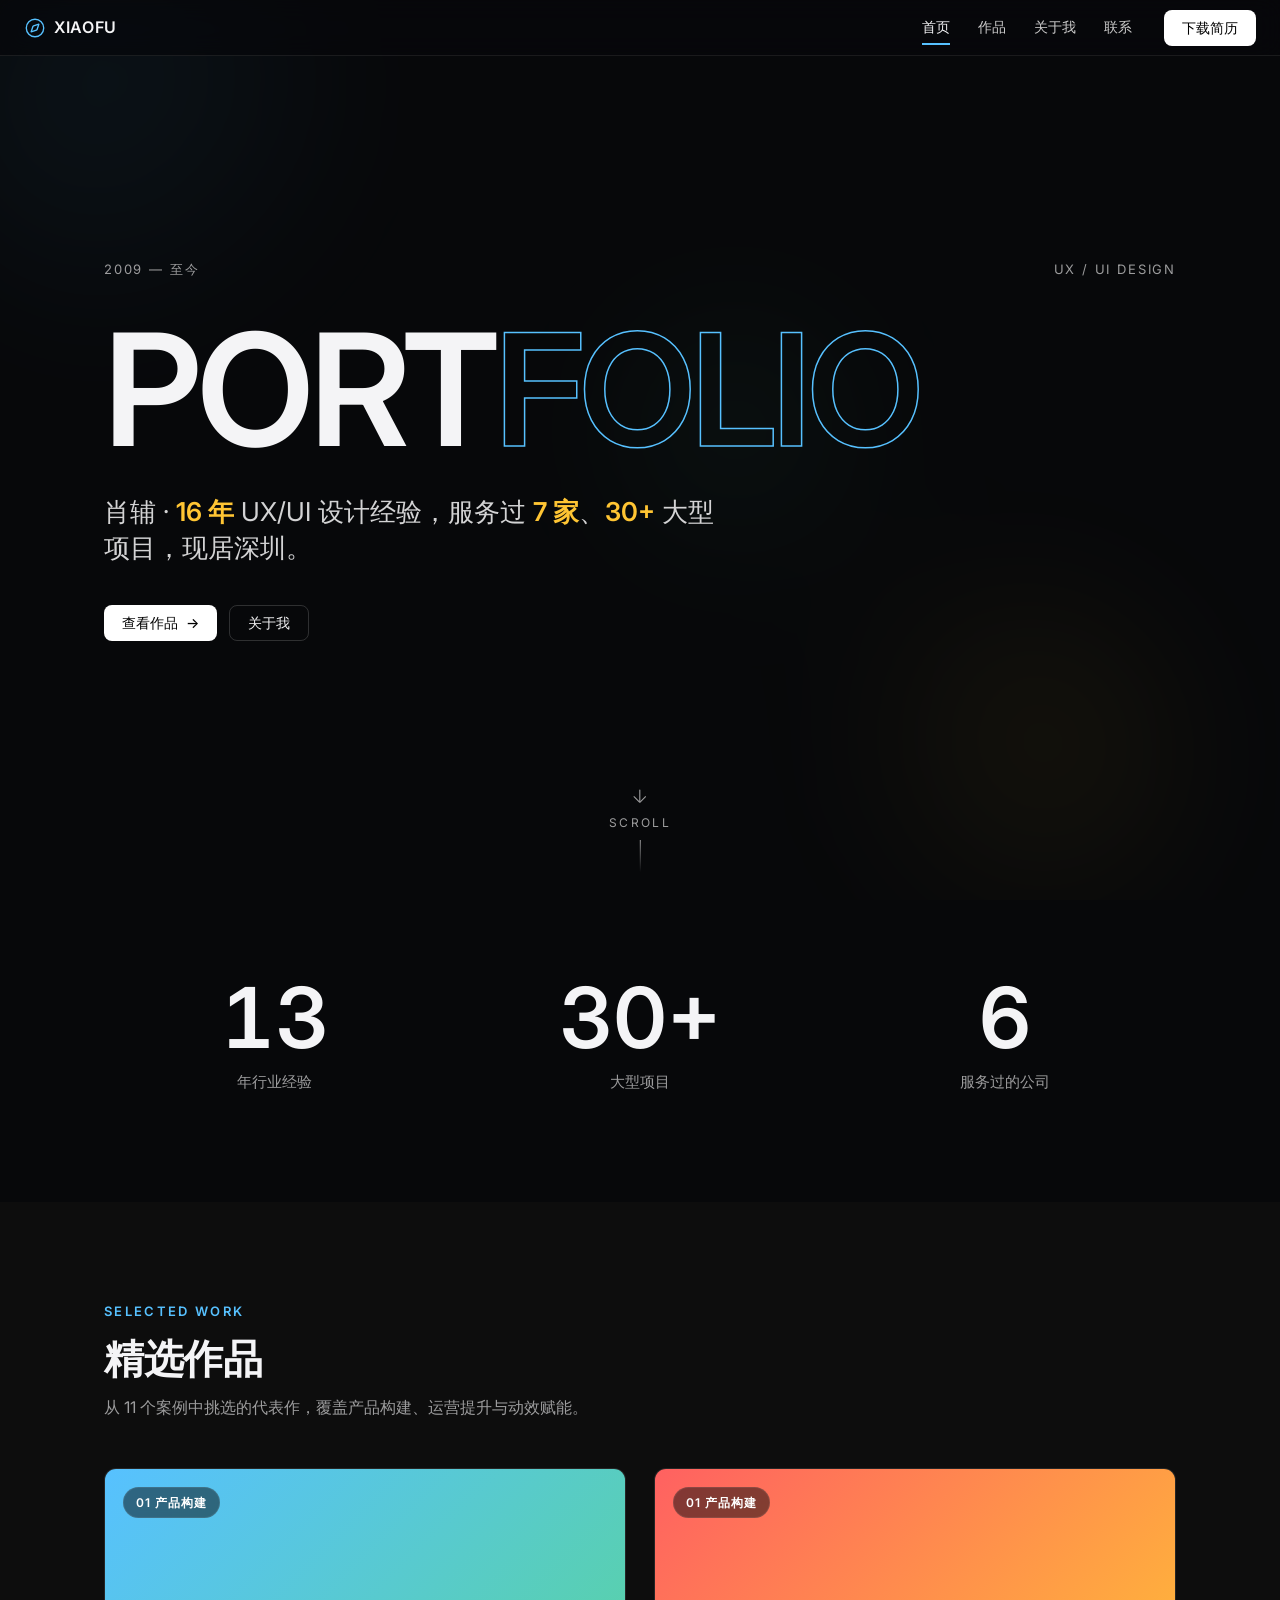
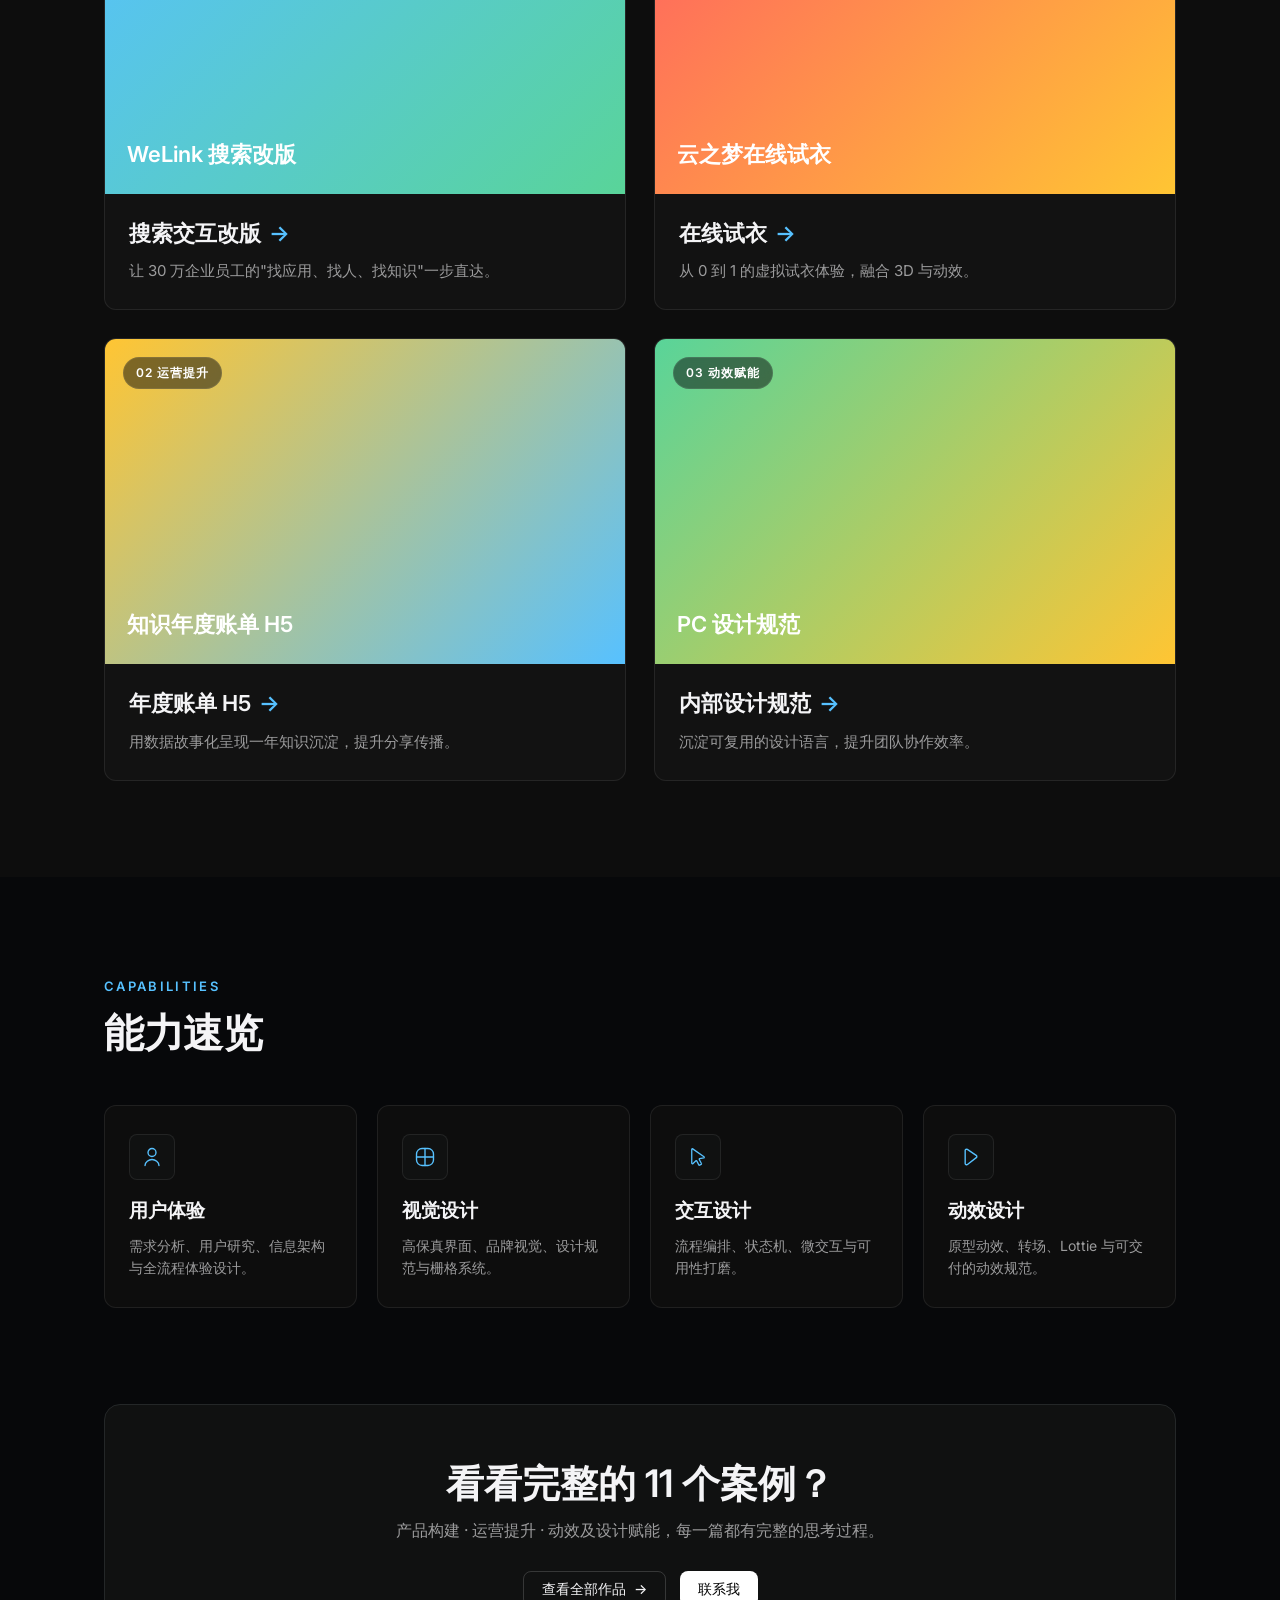
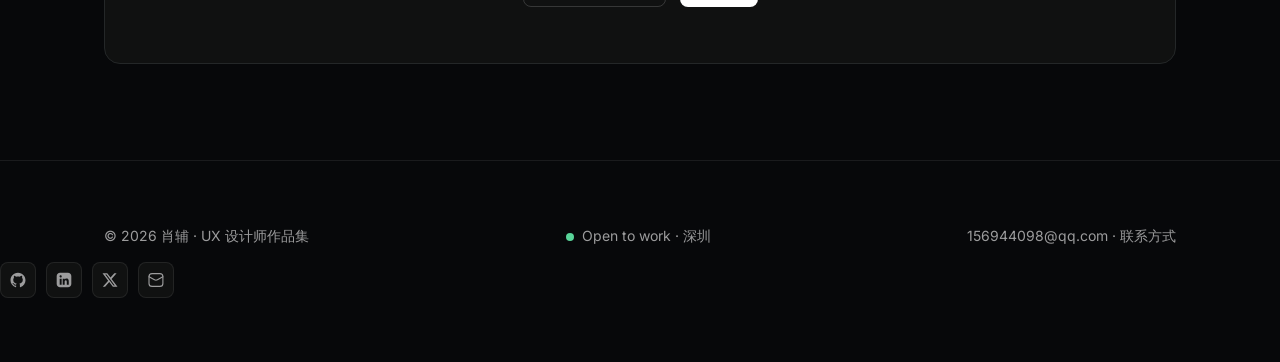
==== commit e381c244: "chore: sync full project (design system, Mage Icons, docs, 11 case pages)" ====
--- a/index.html
+++ b/index.html
@@ -3,10 +3,10 @@
 <head>
   <meta charset="UTF-8" />
   <meta name="viewport" content="width=device-width, initial-scale=1.0" />
-  <title>肖辅 · UX 设计师作品集 | 13 年经验</title>
-  <meta name="description" content="肖辅 — 13 年 UX/UI 设计师，服务过 6 家公司、30+ 大型项目，擅长交互、视觉与动效设计。作品集官网。" />
+  <title>肖辅 · UX 设计师作品集 | 16 年经验</title>
+  <meta name="description" content="肖辅 — 16 年 UX/UI 设计师，服务过 7 家、30+ 大型项目，擅长交互、视觉与动效设计。作品集官网。" />
   <meta property="og:title" content="肖辅 · UX 设计师作品集" />
-  <meta property="og:description" content="13 年经验 UX/UI 设计师，用网站本身证明设计能力。" />
+  <meta property="og:description" content="16 年经验 UX/UI 设计师，用网站本身证明设计能力。" />
   <meta property="og:type" content="website" />
   <link rel="preconnect" href="https://fonts.googleapis.com" />
   <link rel="preconnect" href="https://fonts.gstatic.com" crossorigin />
@@ -48,7 +48,7 @@
         <span>UX / UI DESIGN</span>
       </div>
       <h1 class="hero__big">PORT<span class="outline">FOLIO</span></h1>
-      <p class="hero__tagline">肖辅 · <b>13 年</b> UX/UI 设计经验，服务过 <b>6 家公司</b>、<b>30+</b> 大型项目，现居深圳。</p>
+      <p class="hero__tagline">肖辅 · <b>16 年</b> UX/UI 设计经验，服务过 <b>7 家</b>、<b>30+</b> 大型项目，现居深圳。</p>
       <div class="hero__cta">
         <a href="work.html" class="btn btn--primary">查看作品 <span class="arrow">→</span></a>
         <a href="about.html" class="btn btn--ghost">关于我</a>
